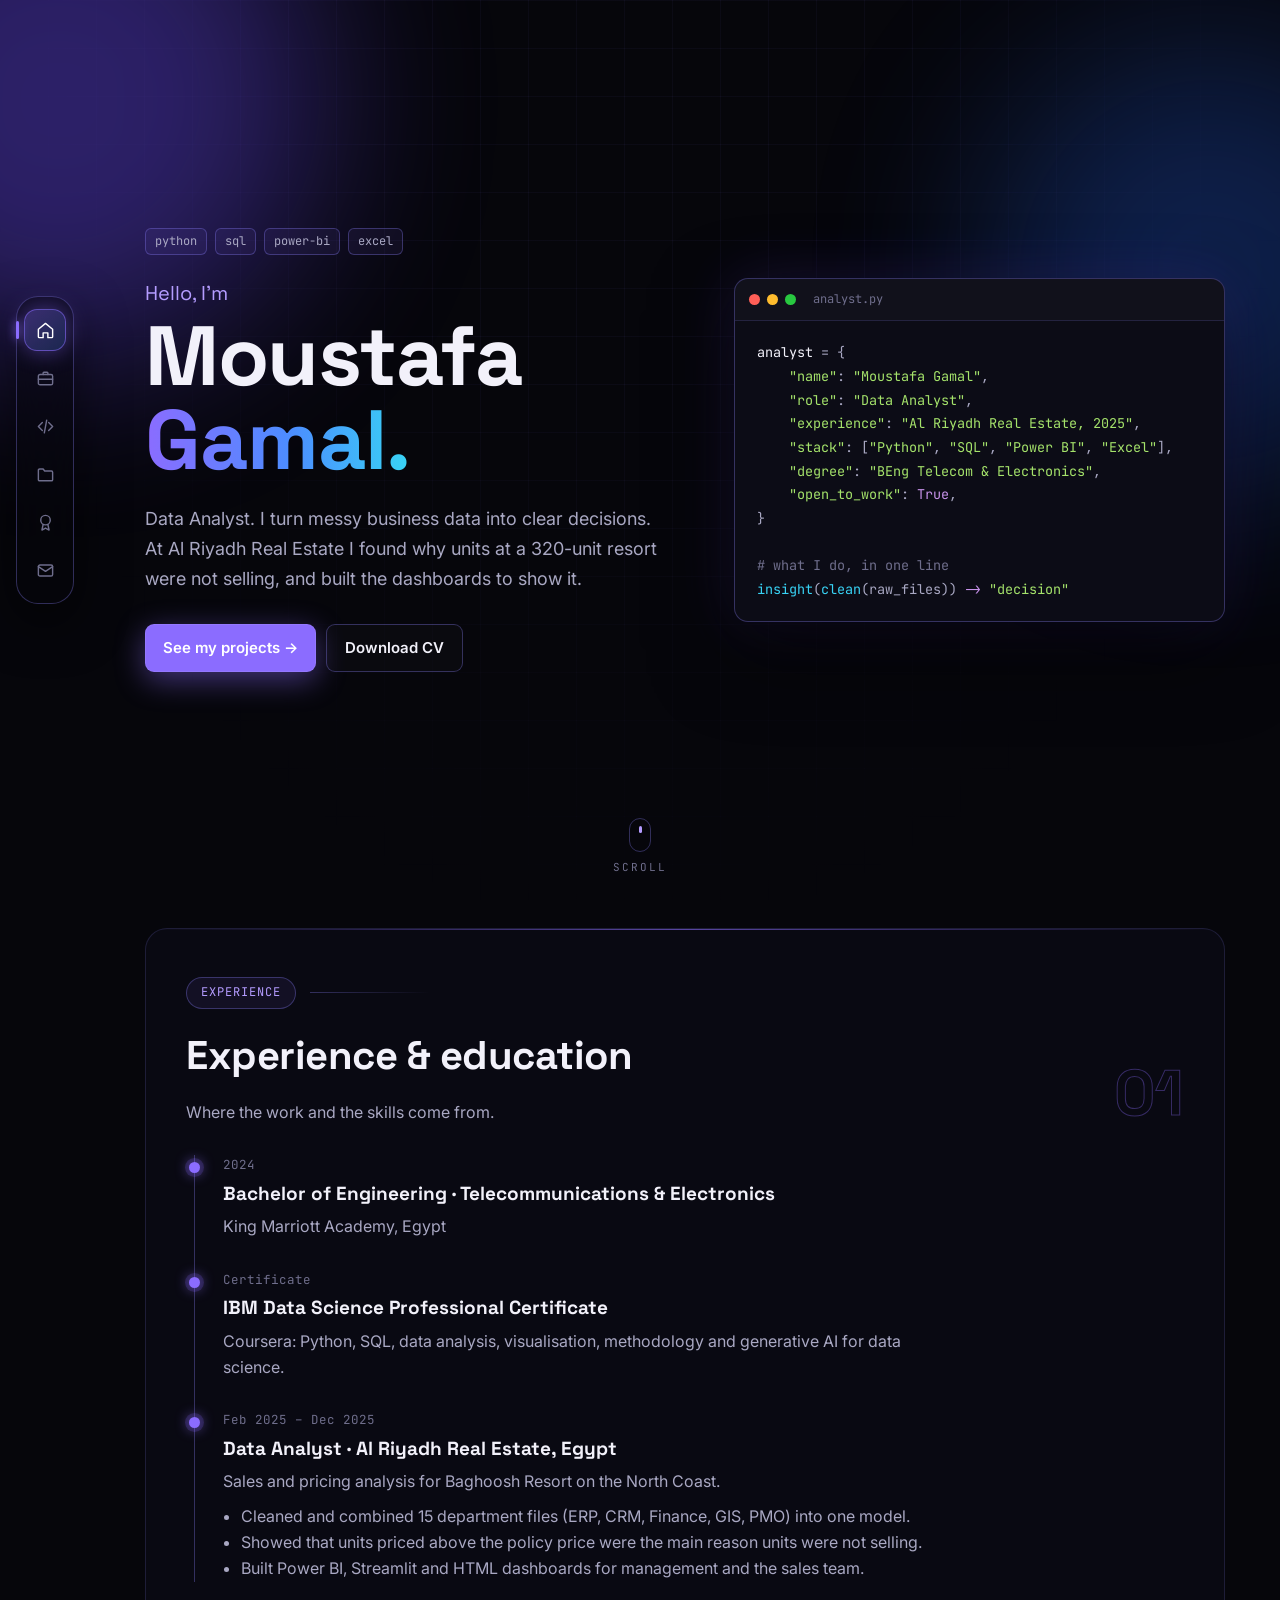
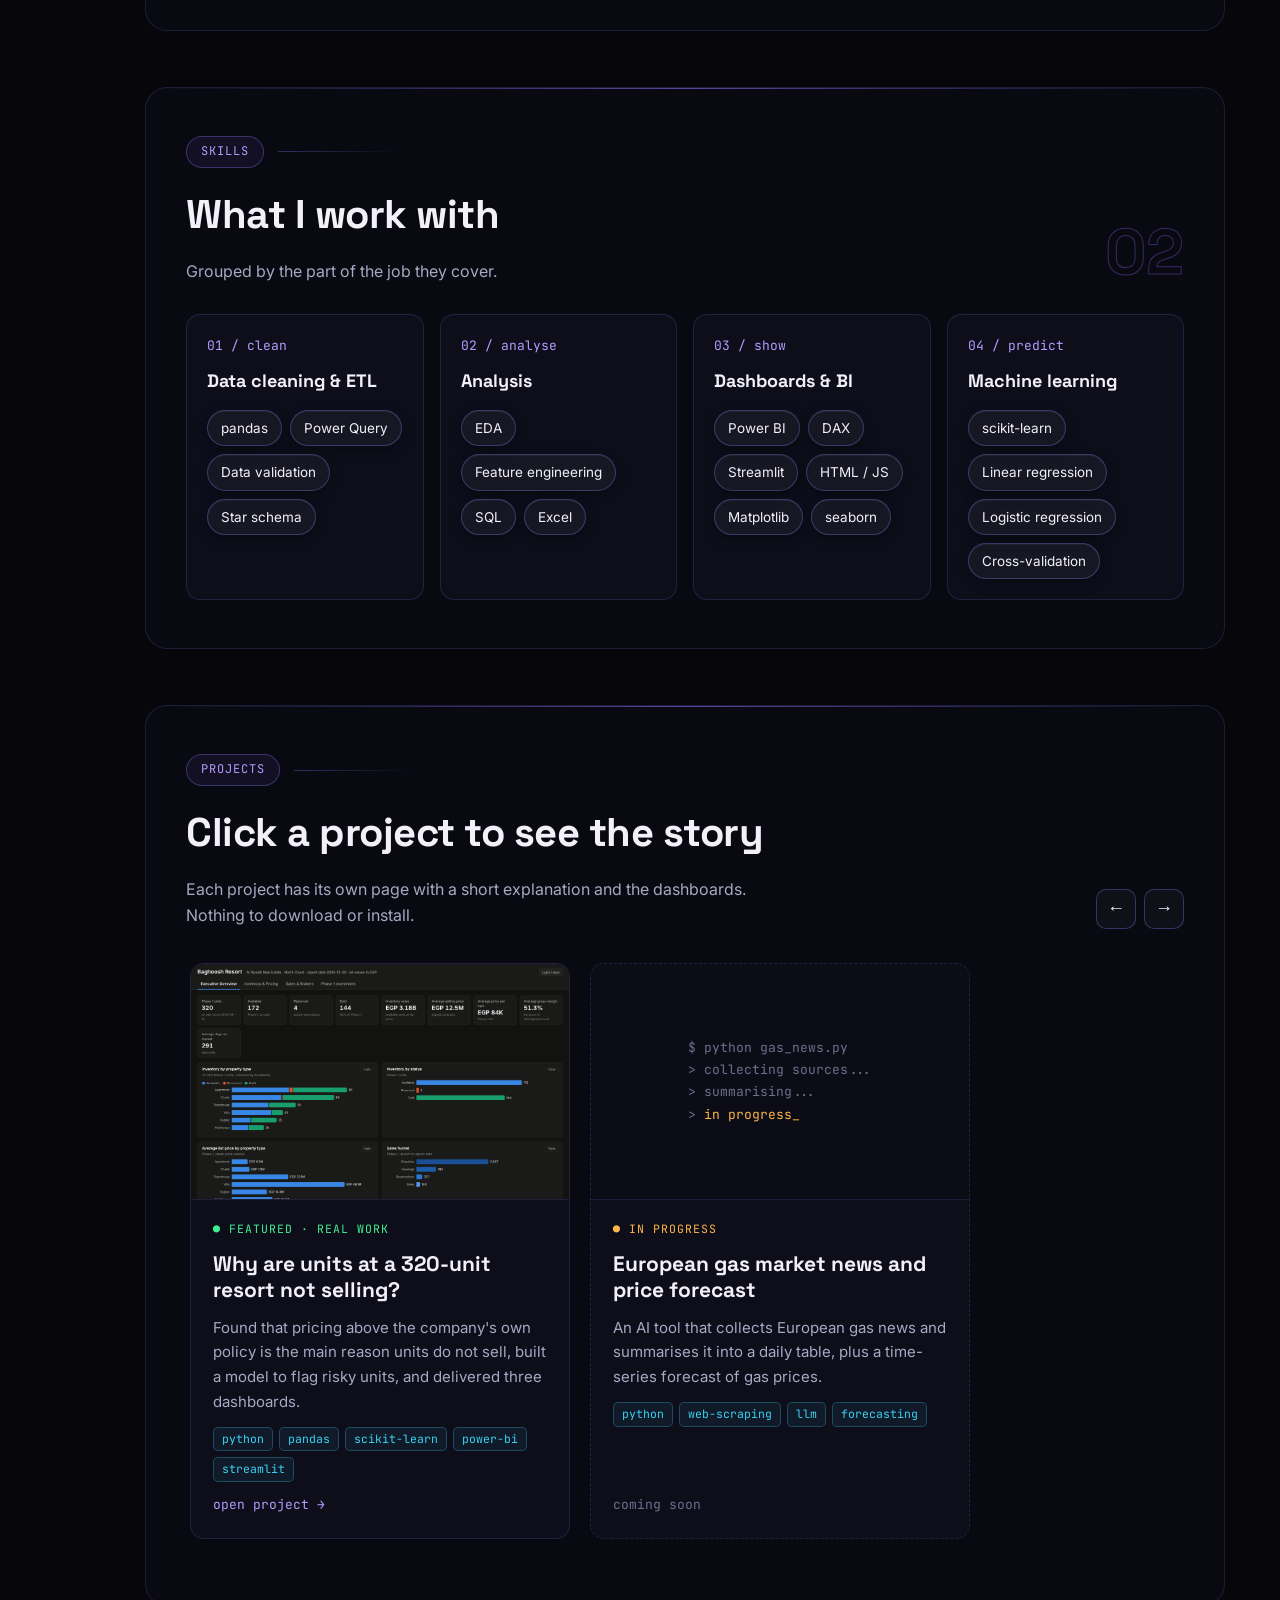
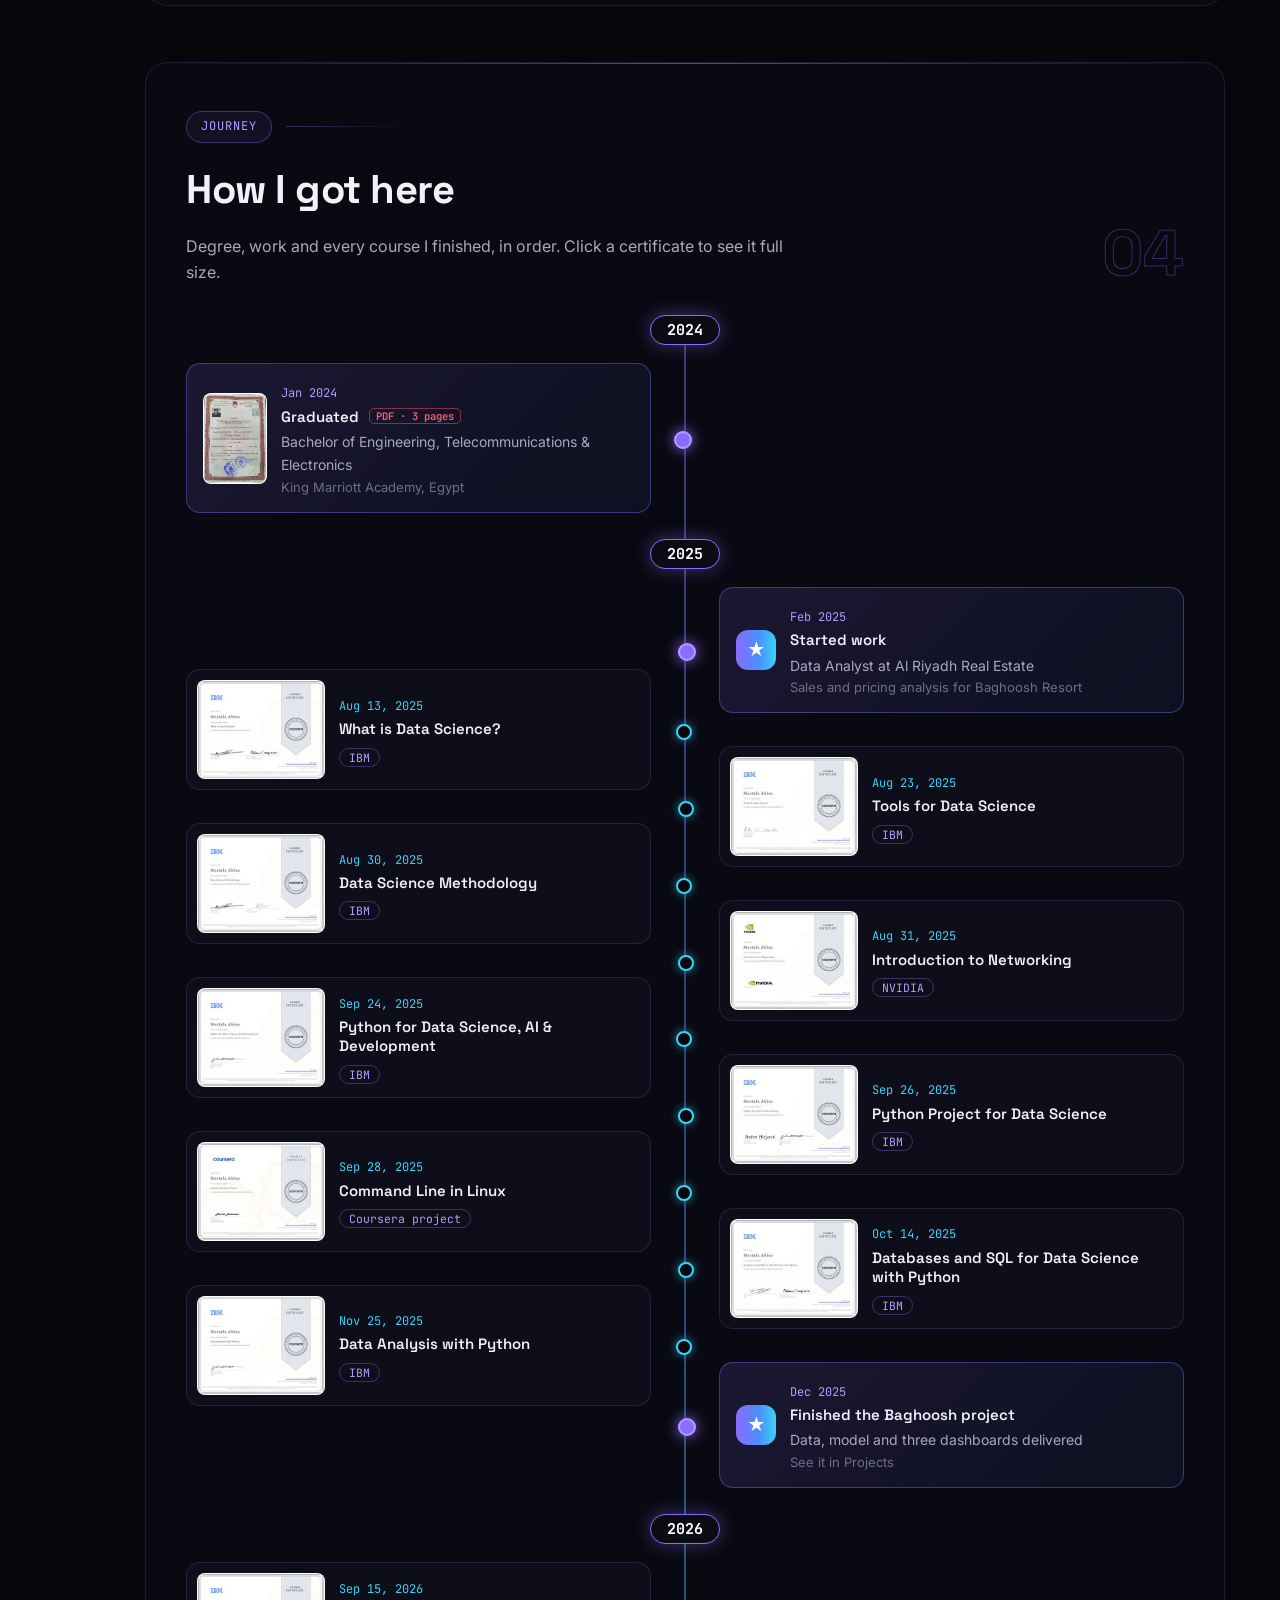
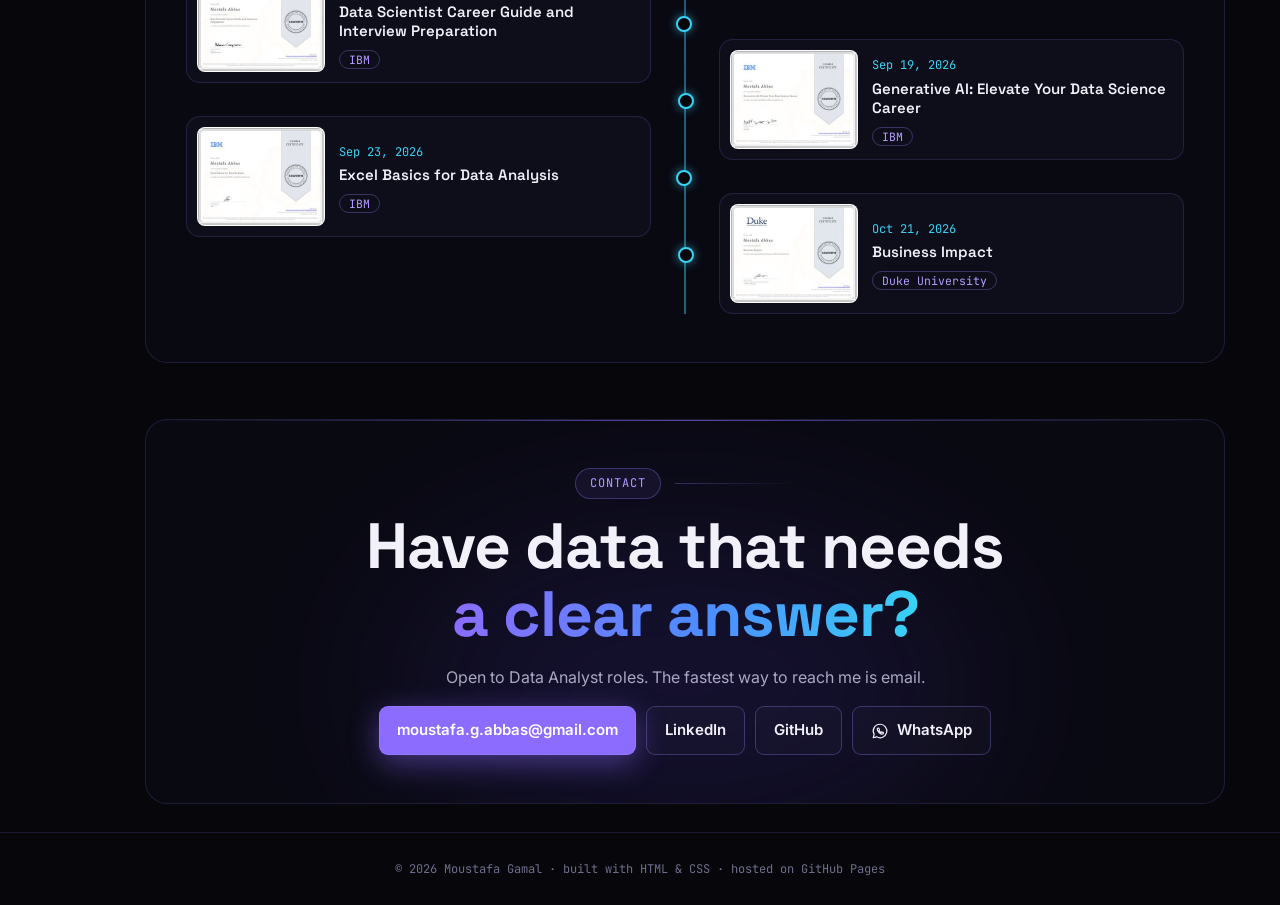
==== index.html @ d0f4a841 "Add data analytics portfolio site Co-Authored-By: Claude Opus 5.5 (1M context) <noreply@anthropic.co" ====
<!doctype html>
<html lang="en">
<head>
<meta charset="utf-8">
<meta name="viewport" content="width=device-width, initial-scale=1">
<title>Moustafa Gamal | Data Analyst</title>
<meta name="description" content="Data Analyst portfolio: cleaning messy business data, finding what drives results, and turning it into dashboards people use.">
<link rel="preconnect" href="https://fonts.googleapis.com">
<link rel="preconnect" href="https://fonts.gstatic.com" crossorigin>
<link href="https://fonts.googleapis.com/css2?family=Inter:wght@400;600;700&family=JetBrains+Mono:wght@400;600;700&family=Space+Grotesk:wght@500;700&display=swap" rel="stylesheet">
<link rel="stylesheet" href="assets/style.css?v=15">
<script>document.documentElement.classList.add("js")</script>
</head>
<body>

<aside class="rail" aria-label="Sections">
  <ul>
    <li class="ind" aria-hidden="true"></li>
    <li><a class="item" href="#home"><svg viewBox="0 0 24 24"><path d="M3 10.5 12 3l9 7.5V20a1 1 0 0 1-1 1h-5v-6H9v6H4a1 1 0 0 1-1-1z"/></svg><span class="tip">Home</span></a></li>
    <li><a class="item" href="#experience"><svg viewBox="0 0 24 24"><rect x="3" y="7" width="18" height="13" rx="2"/><path d="M9 7V5a1 1 0 0 1 1-1h4a1 1 0 0 1 1 1v2M3 13h18"/></svg><span class="tip">Experience</span></a></li>
    <li><a class="item" href="#skills"><svg viewBox="0 0 24 24"><path d="m8 7-5 5 5 5M16 7l5 5-5 5M13.5 4l-3 16"/></svg><span class="tip">Skills</span></a></li>
    <li><a class="item" href="#projects"><svg viewBox="0 0 24 24"><path d="M3 6.5A1.5 1.5 0 0 1 4.5 5H9l2 2.5h8.5A1.5 1.5 0 0 1 21 9v9.5a1.5 1.5 0 0 1-1.5 1.5h-15A1.5 1.5 0 0 1 3 18.5z"/></svg><span class="tip">Projects</span></a></li>
    <li><a class="item" href="#journey"><svg viewBox="0 0 24 24"><circle cx="12" cy="9" r="6"/><path d="m9 14.5-1.5 7L12 19l4.5 2.5-1.5-7"/></svg><span class="tip">Journey</span></a></li>
    <li><a class="item" href="#contact"><svg viewBox="0 0 24 24"><rect x="3" y="5" width="18" height="14" rx="2"/><path d="m3 7 9 6 9-6"/></svg><span class="tip">Contact</span></a></li>
  </ul>
  <div class="progress" aria-hidden="true"><div></div></div>
</aside>

<header class="hero landing" id="home">
  <div class="glow v" style="width:520px;height:520px;top:-160px;left:-200px"></div>
  <div class="glow b" style="width:460px;height:460px;top:40px;right:-160px"></div>
  <div class="wrap grid">
    <div>
      <div class="pills"><span class="pill">python</span><span class="pill">sql</span><span class="pill">power-bi</span><span class="pill">excel</span></div>
      <p class="hello">Hello, I'm</p>
      <h1>Moustafa<br><span class="grad">Gamal.</span></h1>
      <p class="lead">Data Analyst. I turn messy business data into clear decisions. At Al Riyadh Real Estate I found why units at a 320-unit resort were not selling, and built the dashboards to show it.</p>
      <div class="btns">
        <a class="btn primary" href="#projects">See my projects →</a>
        <a class="btn ghost" href="assets/Moustafa_Gamal_CV.pdf">Download CV</a>
      </div>
    </div>
    <div class="term" aria-label="Code card describing Moustafa">
      <div class="bar"><span class="dot" style="background:#ff5f57"></span><span class="dot" style="background:#febc2e"></span><span class="dot" style="background:#28c840"></span><span class="file">analyst.py</span></div>
<pre><span class="p">analyst</span> = {
    <span class="s">"name"</span>: <span class="s">"Moustafa Gamal"</span>,
    <span class="s">"role"</span>: <span class="s">"Data Analyst"</span>,
    <span class="s">"experience"</span>: <span class="s">"Al Riyadh Real Estate, 2025"</span>,
    <span class="s">"stack"</span>: [<span class="s">"Python"</span>, <span class="s">"SQL"</span>, <span class="s">"Power BI"</span>, <span class="s">"Excel"</span>],
    <span class="s">"degree"</span>: <span class="s">"BEng Telecom &amp; Electronics"</span>,
    <span class="s">"open_to_work"</span>: <span class="k">True</span>,
}

<span class="c"># what I do, in one line</span>
<span class="f">insight</span>(<span class="f">clean</span>(raw_files)) <span class="k">-&gt;</span> <span class="s">"decision"</span></pre>
    </div>
  </div>
  <a class="scroll-cue" href="#experience"><i></i>scroll</a>
</header>

<section class="block" id="experience">
  <div class="wrap"><div class="shell reveal">
    <div class="sec-head">
      <div>
        <div class="label"><span>Experience</span></div>
        <h2>Experience &amp; education</h2>
        <p class="intro">Where the work and the skills come from.</p>
      </div>
      <span class="sec-num">01</span>
    </div>
    <div class="timeline" style="margin:0 0 0 8px">
      <div class="tl">
        <div class="when">2024</div>
        <h3>Bachelor of Engineering · Telecommunications &amp; Electronics</h3>
        <p>King Marriott Academy, Egypt</p>
      </div>
      <div class="tl">
        <div class="when">Certificate</div>
        <h3>IBM Data Science Professional Certificate</h3>
        <p>Coursera: Python, SQL, data analysis, visualisation, methodology and generative AI for data science.</p>
      </div>
      <div class="tl">
        <div class="when">Feb 2025 – Dec 2025</div>
        <h3>Data Analyst · Al Riyadh Real Estate, Egypt</h3>
        <p>Sales and pricing analysis for Baghoosh Resort on the North Coast.</p>
        <ul>
          <li>Cleaned and combined 15 department files (ERP, CRM, Finance, GIS, PMO) into one model.</li>
          <li>Showed that units priced above the policy price were the main reason units were not selling.</li>
          <li>Built Power BI, Streamlit and HTML dashboards for management and the sales team.</li>
        </ul>
      </div>
    </div>
  </div></div>
</section>

<section class="block" id="skills">
  <div class="wrap"><div class="shell reveal">
    <div class="sec-head">
      <div>
        <div class="label"><span>Skills</span></div>
        <h2>What I work with</h2>
        <p class="intro">Grouped by the part of the job they cover.</p>
      </div>
      <span class="sec-num">02</span>
    </div>
    <div class="skills">
      <div class="skill"><div class="ic">01 / clean</div><h3>Data cleaning &amp; ETL</h3><ul class="chips"><li>pandas</li><li>Power Query</li><li>Data validation</li><li>Star schema</li></ul></div>
      <div class="skill"><div class="ic">02 / analyse</div><h3>Analysis</h3><ul class="chips"><li>EDA</li><li>Feature engineering</li><li>SQL</li><li>Excel</li></ul></div>
      <div class="skill"><div class="ic">03 / show</div><h3>Dashboards &amp; BI</h3><ul class="chips"><li>Power BI</li><li>DAX</li><li>Streamlit</li><li>HTML / JS</li><li>Matplotlib</li><li>seaborn</li></ul></div>
      <div class="skill"><div class="ic">04 / predict</div><h3>Machine learning</h3><ul class="chips"><li>scikit-learn</li><li>Linear regression</li><li>Logistic regression</li><li>Cross-validation</li></ul></div>
    </div>
  </div></div>
</section>

<section class="block" id="projects">
  <div class="wrap"><div class="shell reveal">
    <div class="sec-head">
      <div>
        <div class="label"><span>Projects</span></div>
        <h2>Click a project to see the story</h2>
        <p class="intro">Each project has its own page with a short explanation and the dashboards. Nothing to download or install.</p>
      </div>
      <div class="track-nav">
        <button type="button" data-track="#project-track" data-dir="prev" aria-label="Previous projects">←</button>
        <button type="button" data-track="#project-track" data-dir="next" aria-label="Next projects">→</button>
      </div>
    </div>
    <div class="ptrack" id="project-track">
      <a class="card" href="projects/baghoosh/index.html">
        <div class="shot"><img src="assets/baghoosh/dash-overview.png" alt="Baghoosh Resort executive dashboard" loading="lazy"></div>
        <div class="body">
          <span class="badge">Featured · real work</span>
          <h3>Why are units at a 320-unit resort not selling?</h3>
          <p>Found that pricing above the company's own policy is the main reason units do not sell, built a model to flag risky units, and delivered three dashboards.</p>
          <div class="tags"><span class="tag">python</span><span class="tag">pandas</span><span class="tag">scikit-learn</span><span class="tag">power-bi</span><span class="tag">streamlit</span></div>
          <span class="more">open project →</span>
        </div>
      </a>
      <div class="card soon">
        <div class="shot"><pre>$ python gas_news.py
&gt; collecting sources...
&gt; summarising...
&gt; <span class="c-amber">in progress_</span></pre></div>
        <div class="body">
          <span class="badge">In progress</span>
          <h3>European gas market news and price forecast</h3>
          <p>An AI tool that collects European gas news and summarises it into a daily table, plus a time-series forecast of gas prices.</p>
          <div class="tags"><span class="tag">python</span><span class="tag">web-scraping</span><span class="tag">llm</span><span class="tag">forecasting</span></div>
          <span class="more" style="color:var(--muted)">coming soon</span>
        </div>
      </div>
    </div>
  </div></div>
</section>

<section class="block" id="journey">
  <div class="wrap"><div class="shell reveal">
    <div class="sec-head">
      <div>
        <div class="label"><span>Journey</span></div>
        <h2>How I got here</h2>
        <p class="intro">Degree, work and every course I finished, in order. Click a certificate to see it full size.</p>
      </div>
      <span class="sec-num">04</span>
    </div>
    <ol class="journey">
      <li class="jyear"><span>2024</span></li>
      <li class="jnode mile"><button type="button" class="jcard cert" data-full="assets/certs/bachelor-degree.jpg?v=14" data-verify="https://verify.mofa.gov.ae" data-verify-label="Verify at UAE MoFA · ref AEOI012117842983202574CN" data-pages="assets/certs/bachelor-degree.jpg?v=13|assets/certs/bachelor-degree-p2.jpg|assets/certs/bachelor-degree-p3.jpg" data-caption="Bachelor of Engineering · Communication &amp; Electronics Engineering · Jan 2024"><img class="portrait" src="assets/certs/bachelor-degree-thumb.jpg?v=14" alt="Bachelor degree certificate" loading="lazy" width="240" height="340"><div><span class="jdate">Jan 2024</span><h3>Graduated <span class="jpdf">PDF · 3 pages</span></h3><p>Bachelor of Engineering, Telecommunications &amp; Electronics</p><p class="jsub">King Marriott Academy, Egypt</p></div></button></li>
      <li class="jyear"><span>2025</span></li>
      <li class="jnode mile r"><div class="jcard"><div class="jicon" aria-hidden="true">★</div><div><span class="jdate">Feb 2025</span><h3>Started work</h3><p>Data Analyst at Al Riyadh Real Estate</p><p class="jsub">Sales and pricing analysis for Baghoosh Resort</p></div></div></li>
      <li class="jnode"><button type="button" class="jcard cert" data-full="assets/certs/what-is-data-science.jpg" data-verify="https://coursera.org/verify/VXS7LFL27E15" data-verify-label="Verify on Coursera" data-caption="What is Data Science? · IBM · Aug 13, 2025"><img src="assets/certs/what-is-data-science-thumb.jpg" alt="What is Data Science? certificate" loading="lazy" width="360" height="278"><div><span class="jdate">Aug 13, 2025</span><h3>What is Data Science?</h3><span class="jorg">IBM</span></div></button></li>
      <li class="jnode r"><button type="button" class="jcard cert" data-full="assets/certs/tools-for-data-science.jpg" data-verify="https://coursera.org/verify/MDWGVGXT794W" data-verify-label="Verify on Coursera" data-caption="Tools for Data Science · IBM · Aug 23, 2025"><img src="assets/certs/tools-for-data-science-thumb.jpg" alt="Tools for Data Science certificate" loading="lazy" width="360" height="278"><div><span class="jdate">Aug 23, 2025</span><h3>Tools for Data Science</h3><span class="jorg">IBM</span></div></button></li>
      <li class="jnode"><button type="button" class="jcard cert" data-full="assets/certs/data-science-methodology.jpg" data-verify="https://coursera.org/verify/07402QPX0MXW" data-verify-label="Verify on Coursera" data-caption="Data Science Methodology · IBM · Aug 30, 2025"><img src="assets/certs/data-science-methodology-thumb.jpg" alt="Data Science Methodology certificate" loading="lazy" width="360" height="278"><div><span class="jdate">Aug 30, 2025</span><h3>Data Science Methodology</h3><span class="jorg">IBM</span></div></button></li>
      <li class="jnode r"><button type="button" class="jcard cert" data-full="assets/certs/introduction-to-networking.jpg" data-verify="https://coursera.org/verify/E2J2QV7CL8QV" data-verify-label="Verify on Coursera" data-caption="Introduction to Networking · NVIDIA · Aug 31, 2025"><img src="assets/certs/introduction-to-networking-thumb.jpg" alt="Introduction to Networking certificate" loading="lazy" width="360" height="278"><div><span class="jdate">Aug 31, 2025</span><h3>Introduction to Networking</h3><span class="jorg">NVIDIA</span></div></button></li>
      <li class="jnode"><button type="button" class="jcard cert" data-full="assets/certs/python-for-data-science-ai-development.jpg" data-verify="https://coursera.org/verify/2W1H0IH1FIZW" data-verify-label="Verify on Coursera" data-caption="Python for Data Science, AI &amp; Development · IBM · Sep 24, 2025"><img src="assets/certs/python-for-data-science-ai-development-thumb.jpg" alt="Python for Data Science, AI &amp; Development certificate" loading="lazy" width="360" height="278"><div><span class="jdate">Sep 24, 2025</span><h3>Python for Data Science, AI &amp; Development</h3><span class="jorg">IBM</span></div></button></li>
      <li class="jnode r"><button type="button" class="jcard cert" data-full="assets/certs/python-project-for-data-science.jpg" data-verify="https://coursera.org/verify/75RML4LCRNYP" data-verify-label="Verify on Coursera" data-caption="Python Project for Data Science · IBM · Sep 26, 2025"><img src="assets/certs/python-project-for-data-science-thumb.jpg" alt="Python Project for Data Science certificate" loading="lazy" width="360" height="278"><div><span class="jdate">Sep 26, 2025</span><h3>Python Project for Data Science</h3><span class="jorg">IBM</span></div></button></li>
      <li class="jnode"><button type="button" class="jcard cert" data-full="assets/certs/command-line-in-linux.jpg" data-verify="https://coursera.org/verify/B7UTYYNQZONE" data-verify-label="Verify on Coursera" data-caption="Command Line in Linux · Coursera project · Sep 28, 2025"><img src="assets/certs/command-line-in-linux-thumb.jpg" alt="Command Line in Linux certificate" loading="lazy" width="360" height="278"><div><span class="jdate">Sep 28, 2025</span><h3>Command Line in Linux</h3><span class="jorg">Coursera project</span></div></button></li>
      <li class="jnode r"><button type="button" class="jcard cert" data-full="assets/certs/databases-and-sql-for-data-science-with-python.jpg" data-verify="https://coursera.org/verify/I328NIP89H8Y" data-verify-label="Verify on Coursera" data-caption="Databases and SQL for Data Science with Python · IBM · Oct 14, 2025"><img src="assets/certs/databases-and-sql-for-data-science-with-python-thumb.jpg" alt="Databases and SQL for Data Science with Python certificate" loading="lazy" width="360" height="278"><div><span class="jdate">Oct 14, 2025</span><h3>Databases and SQL for Data Science with Python</h3><span class="jorg">IBM</span></div></button></li>
      <li class="jnode"><button type="button" class="jcard cert" data-full="assets/certs/data-analysis-with-python.jpg" data-verify="https://coursera.org/verify/V6E44S574DP8" data-verify-label="Verify on Coursera" data-caption="Data Analysis with Python · IBM · Nov 25, 2025"><img src="assets/certs/data-analysis-with-python-thumb.jpg" alt="Data Analysis with Python certificate" loading="lazy" width="360" height="278"><div><span class="jdate">Nov 25, 2025</span><h3>Data Analysis with Python</h3><span class="jorg">IBM</span></div></button></li>
      <li class="jnode mile r"><div class="jcard"><div class="jicon" aria-hidden="true">★</div><div><span class="jdate">Dec 2025</span><h3>Finished the Baghoosh project</h3><p>Data, model and three dashboards delivered</p><p class="jsub">See it in Projects</p></div></div></li>
      <li class="jyear"><span>2026</span></li>
      <li class="jnode"><button type="button" class="jcard cert" data-full="assets/certs/data-scientist-career-guide-and-interview-preparation.jpg" data-verify="https://coursera.org/verify/JBUDHAJRJNV6" data-verify-label="Verify on Coursera" data-caption="Data Scientist Career Guide and Interview Preparation · IBM · Sep 15, 2026"><img src="assets/certs/data-scientist-career-guide-and-interview-preparation-thumb.jpg" alt="Data Scientist Career Guide and Interview Preparation certificate" loading="lazy" width="360" height="278"><div><span class="jdate">Sep 15, 2026</span><h3>Data Scientist Career Guide and Interview Preparation</h3><span class="jorg">IBM</span></div></button></li>
      <li class="jnode r"><button type="button" class="jcard cert" data-full="assets/certs/generative-ai-elevate-your-data-science-career.jpg" data-verify="https://coursera.org/verify/8I5AS31QPACN" data-verify-label="Verify on Coursera" data-caption="Generative AI: Elevate Your Data Science Career · IBM · Sep 19, 2026"><img src="assets/certs/generative-ai-elevate-your-data-science-career-thumb.jpg" alt="Generative AI: Elevate Your Data Science Career certificate" loading="lazy" width="360" height="278"><div><span class="jdate">Sep 19, 2026</span><h3>Generative AI: Elevate Your Data Science Career</h3><span class="jorg">IBM</span></div></button></li>
      <li class="jnode"><button type="button" class="jcard cert" data-full="assets/certs/excel-basics-for-data-analysis.jpg" data-verify="https://coursera.org/verify/SID8PW19EGTJ" data-verify-label="Verify on Coursera" data-caption="Excel Basics for Data Analysis · IBM · Sep 23, 2026"><img src="assets/certs/excel-basics-for-data-analysis-thumb.jpg" alt="Excel Basics for Data Analysis certificate" loading="lazy" width="360" height="278"><div><span class="jdate">Sep 23, 2026</span><h3>Excel Basics for Data Analysis</h3><span class="jorg">IBM</span></div></button></li>
      <li class="jnode r"><button type="button" class="jcard cert" data-full="assets/certs/business-impact.jpg" data-verify="https://coursera.org/verify/O2CD8MRACXSO" data-verify-label="Verify on Coursera" data-caption="Business Impact · Duke University · Oct 21, 2026"><img src="assets/certs/business-impact-thumb.jpg" alt="Business Impact certificate" loading="lazy" width="360" height="278"><div><span class="jdate">Oct 21, 2026</span><h3>Business Impact</h3><span class="jorg">Duke University</span></div></button></li>
    </ol>
  </div></div>
</section>

<section class="block contact" id="contact">
  <div class="wrap"><div class="shell reveal" style="text-align:center">
    <div class="glow v" style="width:600px;height:300px;left:50%;top:30%;transform:translateX(-50%);opacity:.3"></div>
    <div class="label" style="justify-content:center"><span>Contact</span></div>
    <p class="big">Have data that needs<br><span class="grad">a clear answer?</span></p>
    <p>Open to Data Analyst roles. The fastest way to reach me is email.</p>
    <div class="btns">
      <a class="btn primary" href="mailto:moustafa.g.abbas@gmail.com">moustafa.g.abbas@gmail.com</a>
      <a class="btn ghost" href="https://www.linkedin.com/in/moustafa-g-abbas/" target="_blank" rel="noopener">LinkedIn</a>
      <a class="btn ghost" href="https://github.com/moustafagabbas">GitHub</a>
      <a class="btn ghost wa" href="https://wa.me/971565231027" target="_blank" rel="noopener"><svg viewBox="0 0 24 24" aria-hidden="true"><path d="M12 3a9 9 0 0 0-7.8 13.5L3 21l4.6-1.2A9 9 0 1 0 12 3z"/><path d="M8.8 8.6c.2-.5.5-.5.8-.5h.5c.2 0 .4 0 .5.4l.7 1.6c.1.2 0 .4-.1.6l-.5.6c.6 1.1 1.5 2 2.6 2.6l.6-.6c.2-.2.4-.2.6-.1l1.6.7c.3.1.4.3.4.5v.5c0 .3-.1.6-.5.8-.5.3-1.4.6-2.6.1a9 9 0 0 1-4.8-4.8c-.5-1.2-.2-2 .2-2.4z"/></svg>WhatsApp</a>
    </div>
  </div></div>
</section>

<div class="lightbox" id="lightbox" role="dialog" aria-modal="true" aria-label="Certificate" hidden>
  <figure><img alt=""><figcaption></figcaption></figure>
  <span class="lb-hint">click anywhere to close</span>
</div>

<footer>© 2026 Moustafa Gamal · built with HTML &amp; CSS · hosted on GitHub Pages</footer>
<script src="assets/nav.js?v=14"></script>
<script src="assets/journey.js?v=14"></script>
</body>
</html>
---- assets/style.css ----
/* Dark "data HUD" theme: near-black, violet/blue glow, neon data accents */
:root {
  --bg: #06060b; --bg-2: #0b0b14; --panel: rgba(18, 18, 32, .72); --panel-solid: #11111d;
  --line: rgba(140, 130, 255, .16); --line-2: rgba(140, 130, 255, .32);
  --text: #f2f1fa; --text-2: #a9a8c3; --muted: #6f6e8c;
  --violet: #8b6cff; --violet-2: #b49cff; --blue: #4c8dff; --cyan: #38d3f5; --green: #3ef08f; --amber: #ffb547; --red: #ff5d73;
  --grad: linear-gradient(90deg, #8b6cff 0%, #4c8dff 55%, #38d3f5 100%);
  --radius: 14px;
  --mono: "JetBrains Mono", ui-monospace, SFMono-Regular, Menlo, monospace;
  --display: "Space Grotesk", "Inter", system-ui, sans-serif;
  color-scheme: dark;
}
* { box-sizing: border-box; }
html { scroll-behavior: smooth; }
body { margin: 0; background: var(--bg); color: var(--text); overflow-x: hidden;
  font: 16px/1.65 "Inter", system-ui, -apple-system, "Segoe UI", Roboto, sans-serif; }
body::before { /* faint grid */
  content: ""; position: fixed; inset: 0; z-index: -2; pointer-events: none;
  background-image: linear-gradient(rgba(140,130,255,.045) 1px, transparent 1px), linear-gradient(90deg, rgba(140,130,255,.045) 1px, transparent 1px);
  background-size: 48px 48px; mask-image: radial-gradient(ellipse at 50% 0%, #000 30%, transparent 75%);
}
img { max-width: 100%; display: block; }
a { color: var(--violet-2); }
.wrap { max-width: 1120px; margin: 0 auto; padding: 0 20px; }
.mono { font-family: var(--mono); }
.grad { background: var(--grad); -webkit-background-clip: text; background-clip: text; color: transparent; }

/* glow blobs */
.glow { position: absolute; border-radius: 50%; filter: blur(90px); pointer-events: none; z-index: -1; }
.glow.v { background: #6d4dff; opacity: .38; }
.glow.b { background: #2563eb; opacity: .28; }

/* nav */
.nav { position: sticky; top: 0; z-index: 20; background: rgba(6,6,11,.7); backdrop-filter: blur(12px); border-bottom: 1px solid var(--line); }
.nav .wrap { display: flex; align-items: center; gap: 20px; height: 60px; }
.brand { font-family: var(--mono); font-weight: 700; color: var(--text); text-decoration: none; font-size: 15px; }
.brand span { color: var(--violet); }
.nav .links { display: flex; gap: 22px; margin-left: auto; overflow-x: auto; }
.nav .links a { color: var(--text-2); text-decoration: none; font-size: 14px; white-space: nowrap; }
.nav .links a:hover { color: var(--text); }

/* hero */
.hero { position: relative; padding: 88px 0 72px; }
.hero .grid { display: grid; grid-template-columns: 1.1fr 1fr; gap: 48px; align-items: center; }
.pills { display: flex; flex-wrap: wrap; gap: 8px; margin-bottom: 22px; }
.pill { font-family: var(--mono); font-size: 12px; color: var(--text-2); border: 1px solid var(--line-2); background: rgba(139,108,255,.07);
  border-radius: 6px; padding: 3px 9px; }
.hello { font-family: var(--display); color: var(--violet-2); font-size: 20px; margin: 0 0 4px; }
.hero h1 { font-family: var(--display); font-size: clamp(44px, 7vw, 84px); line-height: 1; margin: 0 0 22px; letter-spacing: -1.5px; font-weight: 700; }
.hero .lead { color: var(--text-2); font-size: 18px; max-width: 520px; margin: 0 0 30px; }
.btns { display: flex; flex-wrap: wrap; gap: 10px; }
.btn { display: inline-flex; align-items: center; gap: 8px; padding: 11px 18px; border-radius: 9px; font-weight: 600; font-size: 15px; text-decoration: none; transition: .15s; }
.btn.primary { background: var(--violet); color: #fff; box-shadow: 0 0 0 1px rgba(255,255,255,.08) inset, 0 8px 30px rgba(139,108,255,.45); }
.btn.primary:hover { background: #9b80ff; }
.btn.ghost { border: 1px solid var(--line-2); color: var(--text); background: rgba(255,255,255,.02); }
.btn.ghost:hover { border-color: var(--violet); }

/* terminal card */
.term { position: relative; background: #0c0c16; border: 1px solid var(--line-2); border-radius: var(--radius); overflow: hidden;
  box-shadow: 0 30px 80px rgba(0,0,0,.6), 0 0 60px rgba(109,77,255,.18); }
.term .bar { display: flex; align-items: center; gap: 7px; padding: 11px 14px; border-bottom: 1px solid var(--line); background: rgba(255,255,255,.02); }
.term .dot { width: 11px; height: 11px; border-radius: 50%; }
.term .bar .file { margin-left: 10px; font-family: var(--mono); font-size: 12px; color: var(--muted); }
.term pre { margin: 0; padding: 20px 22px; font: 13.5px/1.75 var(--mono); color: var(--text-2); overflow-x: auto; }
.k { color: #c792ea; } .s { color: #a5e36b; } .n { color: var(--amber); } .c { color: var(--muted); } .f { color: var(--cyan); } .p { color: var(--text); }

/* sections */
section { position: relative; padding: 72px 0; overflow-x: clip; }
.hero { overflow-x: clip; }
.label { display: flex; align-items: center; gap: 14px; justify-content: center; margin-bottom: 14px; }
.label::before, .label::after { content: ""; height: 1px; flex: 0 1 120px; background: linear-gradient(90deg, transparent, var(--line-2)); }
.label::after { transform: scaleX(-1); }
.label span { font-family: var(--mono); font-size: 12px; letter-spacing: 1px; color: var(--violet-2); border: 1px solid var(--line-2);
  background: rgba(139,108,255,.08); padding: 5px 14px; border-radius: 999px; text-transform: uppercase; }
section h2 { font-family: var(--display); text-align: center; font-size: clamp(28px, 4vw, 40px); margin: 0 0 10px; letter-spacing: -.5px; }
section .intro { text-align: center; color: var(--text-2); margin: 0 auto 40px; max-width: 620px; }

/* HUD panel */
.hud { position: relative; background: var(--panel); border: 1px solid var(--line); border-radius: var(--radius); padding: 22px; backdrop-filter: blur(6px); }
.hud.corners::before, .hud.corners::after { content: ""; position: absolute; width: 22px; height: 22px; border: 2px solid var(--blue); pointer-events: none; }
.hud.corners::before { top: 10px; left: 10px; border-right: 0; border-bottom: 0; }
.hud.corners::after { bottom: 10px; right: 10px; border-left: 0; border-top: 0; }
.hud h3 { display: flex; align-items: center; gap: 10px; font-family: var(--display); font-size: 18px; margin: 0 0 18px; }
.hud h3::before { content: ""; width: 3px; height: 18px; background: var(--blue); border-radius: 2px; box-shadow: 0 0 10px var(--blue); }
.hud h3 .tagline { margin-left: auto; font-family: var(--mono); font-size: 12px; color: var(--muted); font-weight: 400; }
.hud .sub { color: var(--muted); font-size: 13px; margin: -10px 0 16px; font-family: var(--mono); }
.dash { display: grid; grid-template-columns: 1fr 1fr; gap: 18px; }
.dash .wide { grid-column: 1 / -1; }

/* metric bars (stat list) */
.metric { margin-bottom: 16px; }
.metric .row { display: flex; justify-content: space-between; align-items: baseline; }
.metric .name { font-family: var(--mono); font-size: 11.5px; letter-spacing: .8px; color: var(--text-2); text-transform: uppercase; }
.metric .val { font-family: var(--display); font-weight: 700; font-size: 24px; }
.metric .track { height: 4px; background: rgba(255,255,255,.06); border-radius: 4px; margin-top: 4px; overflow: hidden; }
.metric .fill { height: 100%; border-radius: 4px; }
.c-blue { color: var(--blue); } .c-cyan { color: var(--cyan); } .c-green { color: var(--green); } .c-amber { color: var(--amber); } .c-violet { color: var(--violet-2); } .c-red { color: var(--red); }
.bg-blue { background: var(--blue); box-shadow: 0 0 10px var(--blue); } .bg-cyan { background: var(--cyan); box-shadow: 0 0 10px var(--cyan); }
.bg-green { background: var(--green); box-shadow: 0 0 10px var(--green); } .bg-amber { background: var(--amber); box-shadow: 0 0 10px var(--amber); }
.bg-violet { background: var(--violet); box-shadow: 0 0 10px var(--violet); } .bg-red { background: var(--red); box-shadow: 0 0 10px var(--red); }

/* radar */
.radar { position: relative; aspect-ratio: 1; max-width: 340px; margin: 0 auto; }
.radar svg { width: 100%; height: 100%; overflow: visible; }
.radar .sweep { transform-origin: 50% 50%; animation: spin 6s linear infinite; }
@keyframes spin { to { transform: rotate(360deg); } }
.radar .chip { position: absolute; transform: translate(-50%, -50%); font-family: var(--mono); font-size: 11px; text-align: center; line-height: 1.2;
  background: rgba(6,6,11,.85); border: 1px solid currentColor; border-radius: 6px; padding: 4px 8px; white-space: nowrap; }
.radar .chip b { display: block; font-size: 15px; font-family: var(--display); }
@media (prefers-reduced-motion: reduce) { .radar .sweep { animation: none; } }

/* unit grid (contribution-graph style) */
.units { display: grid; grid-template-columns: repeat(4, 1fr); gap: 16px; }
.ublock .cells { display: grid; grid-template-columns: repeat(10, 1fr); gap: 3px; }
.ublock .cells i { aspect-ratio: 1; border-radius: 2px; background: rgba(76,141,255,.12); }
.ublock .cells i.on { background: var(--cyan); box-shadow: 0 0 6px rgba(56,211,245,.6); }
.ublock .cells i.on.low { background: var(--red); box-shadow: 0 0 6px rgba(255,93,115,.6); }
.ublock .cap { display: flex; justify-content: space-between; margin-top: 8px; font-family: var(--mono); font-size: 12px; color: var(--text-2); }
.ublock .cap b { font-family: var(--display); font-size: 18px; color: var(--text); }
.legend { display: flex; gap: 16px; flex-wrap: wrap; font-family: var(--mono); font-size: 12px; color: var(--muted); margin-top: 14px; }
.legend i { display: inline-block; width: 10px; height: 10px; border-radius: 2px; margin-right: 6px; vertical-align: -1px; }

/* neon line/area chart */
.spark svg { width: 100%; height: 200px; display: block; overflow: visible; }
.spark .axis { font-family: var(--mono); font-size: 10px; fill: var(--muted); }

/* neon horizontal bars */
.nbar { display: grid; grid-template-columns: 130px 1fr 52px; gap: 12px; align-items: center; margin: 10px 0; font-size: 13.5px; }
.nbar .l { color: var(--text-2); text-align: right; font-family: var(--mono); font-size: 12px; }
.nbar .t { height: 10px; background: rgba(255,255,255,.05); border-radius: 6px; overflow: hidden; }
.nbar .t div { height: 100%; border-radius: 6px; }
.nbar .v { font-family: var(--mono); font-size: 12.5px; color: var(--text); }

/* project cards */
.cards { display: grid; grid-template-columns: repeat(auto-fit, minmax(320px, 1fr)); gap: 22px; }
.card { position: relative; background: var(--panel); border: 1px solid var(--line); border-radius: var(--radius); overflow: hidden;
  text-decoration: none; color: inherit; display: flex; flex-direction: column; transition: transform .2s, border-color .2s, box-shadow .2s; }
a.card:hover { transform: translateY(-4px); border-color: var(--violet); box-shadow: 0 20px 60px rgba(109,77,255,.25); }
.card .shot { aspect-ratio: 16/10; overflow: hidden; border-bottom: 1px solid var(--line); background: #0c0c16; }
.card .shot img { width: 100%; height: 100%; object-fit: cover; object-position: top left; transition: transform .4s; }
a.card:hover .shot img { transform: scale(1.03); }
.card .body { padding: 20px 22px 22px; display: flex; flex-direction: column; gap: 12px; flex: 1; }
.card h3 { margin: 0; font-family: var(--display); font-size: 21px; line-height: 1.25; }
.card p { margin: 0; color: var(--text-2); font-size: 15px; }
.card .more { margin-top: auto; font-family: var(--mono); color: var(--violet-2); font-size: 13px; }
.tags { display: flex; flex-wrap: wrap; gap: 6px; }
.tag { font-family: var(--mono); font-size: 11.5px; color: var(--cyan); border: 1px solid rgba(56,211,245,.28); background: rgba(56,211,245,.06); border-radius: 5px; padding: 2px 8px; }
.badge { font-family: var(--mono); font-size: 11.5px; letter-spacing: 1px; text-transform: uppercase; color: var(--green); }
.badge::before { content: "● "; }
.card.soon { border-style: dashed; }
.card.soon .shot { display: grid; place-items: center; }
.card.soon .shot pre { font: 13px/1.7 var(--mono); color: var(--muted); margin: 0; }
.card.soon .badge { color: var(--amber); }

/* skills */
.skills { display: grid; grid-template-columns: repeat(auto-fit, minmax(210px, 1fr)); gap: 16px; }
.skill { background: var(--panel); border: 1px solid var(--line); border-radius: var(--radius); padding: 20px; }
.skill .ic { font-family: var(--mono); font-size: 13px; color: var(--violet-2); margin-bottom: 10px; }
.skill h3 { margin: 0 0 8px; font-family: var(--display); font-size: 18px; }
.skill p { margin: 0; color: var(--text-2); font-size: 14.5px; }

/* timeline */
.timeline { max-width: 760px; margin: 0 auto; border-left: 1px solid var(--line-2); padding-left: 28px; display: grid; gap: 30px; }
.tl { position: relative; }
.tl::before { content: ""; position: absolute; left: -34px; top: 7px; width: 11px; height: 11px; border-radius: 50%; background: var(--violet); box-shadow: 0 0 0 4px rgba(139,108,255,.18), 0 0 14px var(--violet); }
.tl .when { font-family: var(--mono); color: var(--muted); font-size: 12.5px; }
.tl h3 { margin: 2px 0 4px; font-family: var(--display); font-size: 19px; }
.tl p { margin: 0; color: var(--text-2); }
.tl ul { margin: 8px 0 0; padding-left: 18px; color: var(--text-2); }

/* contact */
.contact { text-align: center; overflow: hidden; }
.contact .big { color: var(--text); font-family: var(--display); font-size: clamp(36px, 6vw, 64px); font-weight: 700; letter-spacing: -1px; margin: 0 0 12px; line-height: 1.05; }
.contact p { color: var(--text-2); }
.contact .btns { justify-content: center; }
footer { text-align: center; color: var(--muted); font: 12px var(--mono); padding: 28px 0; border-top: 1px solid var(--line); }

/* project page */
.crumbs { font-family: var(--mono); font-size: 13px; margin-bottom: 18px; }
.crumbs a { color: var(--text-2); text-decoration: none; }
.crumbs a:hover { color: var(--text); }
.phero h1 { font-size: clamp(36px, 5.5vw, 64px); }
.kpis { display: grid; grid-template-columns: repeat(4, 1fr); gap: 14px; margin-top: 40px; }
.kpis .hud { padding: 18px; }
.kpis b { display: block; font-family: var(--display); font-size: 28px; line-height: 1.1; }
.kpis span { font-family: var(--mono); color: var(--muted); font-size: 12px; }
.story { display: grid; grid-template-columns: repeat(3, 1fr); gap: 16px; }
.story .hud .step-n { font-family: var(--mono); font-size: 12px; color: var(--violet-2); }
.story .hud h3::before { display: none; }
.story .hud h3 { margin: 4px 0 8px; }
.story .hud p { margin: 0; color: var(--text-2); font-size: 15px; }
.note { max-width: 760px; margin: 22px auto 0; border: 1px solid rgba(62,240,143,.25); background: rgba(62,240,143,.05); border-radius: 10px; padding: 12px 16px; color: var(--text-2); font-size: 14.5px; }
.note b { color: var(--green); font-family: var(--mono); font-weight: 600; font-size: 12px; letter-spacing: .8px; margin-right: 6px; }
.findings { display: grid; grid-template-columns: repeat(2, 1fr); gap: 16px; }
.finding { background: var(--panel); border: 1px solid var(--line); border-radius: var(--radius); padding: 18px 20px; }
.finding .num { font-family: var(--display); font-size: 30px; font-weight: 700; line-height: 1; }
.finding b { display: block; margin: 8px 0 4px; }
.finding p { margin: 0; color: var(--text-2); font-size: 14.5px; }
.recs { max-width: 760px; margin: 0 auto; counter-reset: r; display: grid; gap: 10px; }
.rec { counter-increment: r; display: grid; grid-template-columns: 44px 1fr; gap: 14px; align-items: start; background: var(--panel); border: 1px solid var(--line); border-radius: 12px; padding: 14px 16px; }
.rec::before { content: "0" counter(r); font-family: var(--mono); color: var(--violet-2); font-size: 14px; padding-top: 2px; }
.rec p { margin: 0; color: var(--text-2); } .rec p b { color: var(--text); }
.gallery { display: grid; gap: 22px; }
figure { margin: 0; background: var(--panel); border: 1px solid var(--line); border-radius: var(--radius); overflow: hidden; }
figure .chrome { display: flex; gap: 6px; padding: 10px 12px; border-bottom: 1px solid var(--line); }
figure .chrome i { width: 9px; height: 9px; border-radius: 50%; background: rgba(255,255,255,.14); }
figure .chrome span { margin-left: 8px; font: 11.5px var(--mono); color: var(--muted); }
figcaption { padding: 12px 16px; color: var(--text-2); font-size: 14px; border-top: 1px solid var(--line); }
figcaption b { color: var(--text); }
.steps { display: grid; grid-template-columns: repeat(4, 1fr); gap: 16px; }
.step { background: var(--panel); border: 1px solid var(--line); border-radius: var(--radius); padding: 20px; }
.step .n { font-family: var(--mono); font-size: 12px; color: var(--cyan); }
.step h3 { margin: 6px 0 8px; font-family: var(--display); font-size: 18px; }
.step p { margin: 0; color: var(--text-2); font-size: 14.5px; }
.center { text-align: center; }

@media (max-width: 900px) {
  .hero .grid, .dash { grid-template-columns: 1fr; }
  .kpis, .steps { grid-template-columns: repeat(2, 1fr); }
  .story, .findings { grid-template-columns: 1fr; }
  .units { grid-template-columns: repeat(2, 1fr); }
}
@media (max-width: 560px) {
  .hero { padding: 56px 0 48px; }
  section { padding: 52px 0; }
  .nav .links { gap: 14px; }
  .nav .links a { font-size: 13px; }
  .nbar { grid-template-columns: 96px 1fr 44px; }
  .term pre { font-size: 12px; padding: 16px; }
  .cards { grid-template-columns: 1fr; }
}

/* ---------- side menu layout ---------- */
:root { --rail: 84px; }
body { padding-left: var(--rail); }
.rail { position: fixed; z-index: 30; left: 0; top: 0; bottom: 0; width: var(--rail); display: flex; flex-direction: column; align-items: center;
  padding: 22px 0; background: rgba(9,9,16,.78); backdrop-filter: blur(14px); border-right: 1px solid var(--line); }
.rail .logo { width: 44px; height: 44px; border-radius: 12px; display: grid; place-items: center; text-decoration: none;
  font: 700 15px var(--display); color: #fff; background: var(--grad); box-shadow: 0 6px 24px rgba(109,77,255,.45); }
.rail ul { position: relative; list-style: none; margin: auto 0; padding: 0; display: flex; flex-direction: column; gap: 10px; }
.rail li { position: relative; z-index: 1; }
.rail a.item { position: relative; display: grid; place-items: center; width: 48px; height: 48px; border-radius: 14px; color: var(--muted); transition: color .25s; }
.rail a.item:hover, .rail a.item.active { color: #fff; }
.rail svg { width: 21px; height: 21px; fill: none; stroke: currentColor; stroke-width: 1.8; stroke-linecap: round; stroke-linejoin: round; }
.rail .tip { position: absolute; left: 60px; top: 50%; transform: translate(-6px, -50%); opacity: 0; pointer-events: none; white-space: nowrap;
  font: 12px var(--mono); color: var(--text); background: #14142a; border: 1px solid var(--line-2); border-radius: 7px; padding: 5px 10px; transition: .18s; }
.rail a.item:hover .tip, .rail a.item:focus-visible .tip { opacity: 1; transform: translate(0, -50%); }
.rail .ind { position: absolute; z-index: 0; left: 0; top: 0; width: 48px; height: 48px; border-radius: 14px; pointer-events: none;
  background: linear-gradient(135deg, rgba(139,108,255,.35), rgba(76,141,255,.22)); border: 1px solid rgba(139,108,255,.55);
  box-shadow: 0 0 22px rgba(139,108,255,.45); transition: transform .45s cubic-bezier(.65,0,.25,1); }
.rail .ind::before { content: ""; position: absolute; left: -18px; top: 12px; bottom: 12px; width: 3px; border-radius: 3px; background: var(--violet); box-shadow: 0 0 10px var(--violet); }
.rail .progress { width: 3px; height: 70px; border-radius: 3px; background: rgba(255,255,255,.06); overflow: hidden; }
.rail .progress div { width: 100%; height: 0; background: var(--grad); }

/* landing */
.landing { min-height: 100vh; display: flex; align-items: center; padding: 64px 0; }
.landing > .wrap { width: 100%; }
.scroll-cue { position: absolute; left: 50%; bottom: 26px; transform: translateX(-50%); font: 11px var(--mono); letter-spacing: 2px; color: var(--muted);
  text-decoration: none; display: flex; flex-direction: column; align-items: center; gap: 8px; text-transform: uppercase; }
.scroll-cue i { width: 22px; height: 34px; border: 1.5px solid var(--line-2); border-radius: 12px; position: relative; }
.scroll-cue i::after { content: ""; position: absolute; left: 50%; top: 7px; width: 3px; height: 7px; margin-left: -1.5px; border-radius: 2px; background: var(--violet-2); animation: cue 1.6s infinite; }
@keyframes cue { 0% { opacity: 0; transform: translateY(0); } 40% { opacity: 1; } 100% { opacity: 0; transform: translateY(10px); } }

/* every section is one big card */
.block { padding: 28px 0; }
.block > .wrap > .shell { position: relative; background: rgba(13,13,24,.6); border: 1px solid var(--line); border-radius: 22px; padding: 48px 40px; overflow: hidden; }
.block > .wrap > .shell::before { content: ""; position: absolute; inset: 0 0 auto 0; height: 1px; background: linear-gradient(90deg, transparent, rgba(139,108,255,.6), transparent); }
.block .shell .label { justify-content: flex-start; }
.block .shell .label::before { display: none; }
.block .shell h2, .block .shell .intro { text-align: left; margin-left: 0; }
.sec-head { display: flex; align-items: end; justify-content: space-between; gap: 20px; flex-wrap: wrap; margin-bottom: 30px; }
.sec-head .intro { margin-bottom: 0; }
.sec-num { font: 700 64px/1 var(--display); color: transparent; -webkit-text-stroke: 1px rgba(139,108,255,.35); }

/* projects: horizontal card track, so many projects never crowd the page */
.track-wrap { position: relative; }
.ptrack { display: grid; grid-auto-flow: column; grid-auto-columns: minmax(300px, 380px); gap: 20px; overflow-x: auto; scroll-snap-type: x mandatory;
  padding: 4px 4px 18px; scrollbar-width: thin; scrollbar-color: rgba(139,108,255,.4) transparent; }
.ptrack > * { scroll-snap-align: start; }
.track-nav { display: flex; gap: 8px; }
.track-nav button { width: 40px; height: 40px; border-radius: 10px; border: 1px solid var(--line-2); background: rgba(255,255,255,.03); color: var(--text); cursor: pointer; font-size: 18px; }
.track-nav button:hover { border-color: var(--violet); }

/* reveal on scroll (only when JS runs) */
.js .reveal { opacity: 0; transform: translateY(28px); transition: opacity .7s ease, transform .7s cubic-bezier(.2,.7,.2,1); }
.js .reveal.in { opacity: 1; transform: none; }
@media (prefers-reduced-motion: reduce) { .js .reveal { opacity: 1; transform: none; transition: none; } .rail .ind { transition: none; } }

@media (max-width: 760px) {
  body { padding-left: 0; padding-bottom: 76px; }
  .rail { top: auto; right: 0; width: auto; height: 68px; flex-direction: row; padding: 0 10px; border-right: 0; border-top: 1px solid var(--line); }
  .rail .logo, .rail .progress, .rail .tip { display: none; }
  .rail ul { flex-direction: row; margin: 0 auto; gap: 4px; }
  .rail a.item { width: 46px; height: 46px; }
  .rail .ind { width: 46px; height: 46px; }
  .rail .ind::before { left: 12px; right: 12px; top: auto; bottom: -11px; width: auto; height: 3px; }
  .block > .wrap > .shell { padding: 30px 18px; border-radius: 18px; }
  .sec-num { font-size: 44px; }
  .landing { min-height: calc(100vh - 68px); }
}
.shell .note, .shell .recs { margin-left: 0; }
.shell .btns[style*="center"] { justify-content: flex-start !important; }

/* ---------- floating menu (v6) ---------- */
:root { --rail: 72px; --rail-gap: 18px; }
body { padding-left: calc(var(--rail) + var(--rail-gap) * 2); }
.rail { left: var(--rail-gap); top: var(--rail-gap); bottom: var(--rail-gap); width: var(--rail); padding: 18px 0;
  border: 1px solid var(--line-2); border-radius: 26px; background: rgba(14,14,26,.82);
  box-shadow: 0 20px 60px rgba(0,0,0,.55), 0 0 0 1px rgba(255,255,255,.02) inset, 0 0 40px rgba(109,77,255,.12); }
.rail .logo { width: 42px; height: 42px; border-radius: 13px; }
.rail .ind::before { left: -14px; }
.rail .progress { height: 56px; }
.phero.landing { min-height: 100vh; }
@media (max-width: 760px) {
  body { padding-left: 0; padding-bottom: 92px; }
  .rail { left: 12px; right: 12px; top: auto; bottom: 12px; width: auto; height: 64px; border-radius: 22px; padding: 0 8px; }
  .rail .ind::before { bottom: -8px; }
}

/* ---------- slimmer floating menu, no side strip (v8) ---------- */
:root { --rail: 58px; --rail-gap: 16px; --rail-space: calc(var(--rail) + var(--rail-gap) * 2); }
body { padding-left: 0; }
/* backgrounds run full width under the menu; only the content steps aside */
.wrap { max-width: calc(1120px + var(--rail-space)); padding-left: calc(var(--rail-space) + 20px); }
.rail { top: 50%; bottom: auto; transform: translateY(-50%); width: var(--rail); padding: 12px 0; border-radius: 22px;
  background: rgba(6,6,11,.55); backdrop-filter: blur(16px); -webkit-backdrop-filter: blur(16px);
  border: 1px solid var(--line-2); box-shadow: 0 18px 50px rgba(0,0,0,.6); }
.rail ul { margin: 0; gap: 6px; }
.rail a.item, .rail .ind { width: 42px; height: 42px; border-radius: 13px; }
.rail svg { width: 19px; height: 19px; }
.rail .tip { left: 54px; }
.rail .ind::before { left: -9px; top: 11px; bottom: 11px; }
.rail .progress { display: none; }
@media (max-width: 760px) {
  .wrap { padding-left: 20px; }
  .rail { top: auto; bottom: 12px; left: 50%; right: auto; transform: translateX(-50%); width: auto; height: 58px; padding: 0 8px; }
  .rail .ind::before { left: 11px; right: 11px; top: auto; bottom: -7px; }
}

/* skill chips */
.chips { list-style: none; margin: 4px 0 0; padding: 0; display: flex; flex-wrap: wrap; gap: 8px; }
.chips li { font-size: 13.5px; color: var(--text); padding: 6px 13px; border-radius: 999px;
  background: rgba(255,255,255,.04); border: 1px solid var(--line-2);
  box-shadow: 0 1px 0 rgba(255,255,255,.05) inset, 0 4px 12px rgba(0,0,0,.35); transition: transform .15s, border-color .15s, box-shadow .15s; }
.chips li:hover { transform: translateY(-2px); border-color: var(--violet); box-shadow: 0 6px 18px rgba(109,77,255,.3); }
.skill h3 { margin-bottom: 14px; }

/* ---------- journey timeline ---------- */
.journey { position: relative; list-style: none; margin: 10px 0 0; padding: 0; }
.journey::before { content: ""; position: absolute; left: 50%; top: 0; bottom: 0; width: 2px; margin-left: -1px;
  background: linear-gradient(var(--violet), var(--blue) 50%, var(--cyan)); opacity: .45; }
.jyear { position: relative; display: flex; justify-content: center; margin: 26px 0 18px; }
.jyear:first-child { margin-top: 0; }
.jyear span { position: relative; font: 700 15px var(--mono); color: #fff; background: var(--bg-2); border: 1px solid var(--violet);
  border-radius: 999px; padding: 4px 16px; box-shadow: 0 0 18px rgba(139,108,255,.4); }
.jnode { position: relative; width: 50%; padding-right: 34px; }
.jnode.r { margin-left: 50%; padding-right: 0; padding-left: 34px; }
.jnode + .jnode { margin-top: -44px; }
.jnode::after { content: ""; position: absolute; top: 50%; right: -7px; width: 12px; height: 12px; margin-top: -6px; border-radius: 50%;
  background: var(--bg); border: 2px solid var(--cyan); box-shadow: 0 0 10px rgba(56,211,245,.6); }
.jnode.r::after { right: auto; left: -7px; }
.jnode.mile::after { background: var(--violet); border-color: var(--violet-2); box-shadow: 0 0 14px var(--violet); width: 14px; height: 14px; margin-top: -7px; }
.jcard { display: flex; gap: 14px; align-items: center; width: 100%; text-align: left; font: inherit; color: inherit;
  background: var(--panel); border: 1px solid var(--line); border-radius: 14px; padding: 10px; transition: transform .18s, border-color .18s, box-shadow .18s; }
button.jcard { cursor: zoom-in; }
button.jcard:hover, button.jcard:focus-visible { transform: translateY(-3px); border-color: var(--violet); box-shadow: 0 12px 34px rgba(109,77,255,.28); outline: none; }
.jcard img { width: 128px; flex: none; aspect-ratio: 1650/1275; height: auto; object-fit: cover; border-radius: 8px; border: 1px solid rgba(255,255,255,.08); background: #fff; }
.jcard h3 { margin: 2px 0 4px; font: 600 15px/1.3 var(--display); }
.jdate { font: 12px var(--mono); color: var(--cyan); }
.jorg { display: inline-block; font: 11.5px var(--mono); color: var(--violet-2); border: 1px solid var(--line-2); border-radius: 999px; padding: 1px 9px; }
.mile .jcard { padding: 14px 16px; border-color: rgba(139,108,255,.4); background: linear-gradient(135deg, rgba(139,108,255,.14), rgba(76,141,255,.06)); }
.mile .jdate { color: var(--violet-2); }
.mile p { margin: 0; color: var(--text-2); font-size: 14px; }
.mile .jsub { color: var(--muted); font-size: 13px; }
.jicon { flex: none; width: 40px; height: 40px; border-radius: 12px; display: grid; place-items: center; color: #fff; background: var(--grad); font-size: 18px; }

/* lightbox */
.lightbox { position: fixed; inset: 0; z-index: 100; display: grid; place-items: center; padding: 24px; cursor: zoom-out;
  background: rgba(4,4,9,.82); backdrop-filter: blur(8px); -webkit-backdrop-filter: blur(8px); opacity: 0; transition: opacity .25s; }
.lightbox[hidden] { display: none; }
.lightbox.open { opacity: 1; }
.lightbox figure { margin: 0; max-width: min(1100px, 100%); border: 1px solid var(--line-2); border-radius: 14px; overflow: hidden;
  box-shadow: 0 30px 90px rgba(0,0,0,.7), 0 0 60px rgba(109,77,255,.25); transform: scale(.92); transition: transform .3s cubic-bezier(.2,.8,.2,1); background: var(--panel-solid); }
.lightbox.open figure { transform: none; }
.lightbox img { width: 100%; max-height: calc(100vh - 130px); object-fit: contain; background: #fff; }
.lightbox figcaption { padding: 10px 16px; font: 13px var(--mono); color: var(--text-2); border-top: 1px solid var(--line); }
.lb-hint { position: absolute; bottom: 14px; left: 50%; transform: translateX(-50%); font: 11px var(--mono); letter-spacing: 1.5px; text-transform: uppercase; color: var(--muted); }

@media (max-width: 760px) {
  .journey::before { left: 9px; }
  .jyear { justify-content: flex-start; }
  .jnode, .jnode.r { width: auto; margin-left: 0; padding: 0 0 0 30px; }
  .jnode + .jnode { margin-top: 12px; }
  .jnode::after, .jnode.r::after { left: 3px; right: auto; }
  .jcard img { width: 96px; }
}
.jcard img.portrait { width: 64px; aspect-ratio: 240/340; }
.mile button.jcard { cursor: zoom-in; }
.jpdf { display: inline-block; margin-left: 6px; vertical-align: 2px; font: 600 10.5px var(--mono); color: var(--red); border: 1px solid rgba(255,93,115,.45); border-radius: 5px; padding: 0 6px; }
.lightbox .pages { max-height: calc(100vh - 130px); overflow-y: auto; background: #3a3a44; padding: 14px; display: grid; gap: 14px; justify-items: center; overscroll-behavior: contain; }
.lightbox .pages img { width: auto; max-width: 100%; max-height: none; box-shadow: 0 4px 16px rgba(0,0,0,.5); }
.lightbox figure.doc { width: min(760px, 100%); }
.lightbox figcaption { display: flex; flex-wrap: wrap; align-items: center; gap: 8px 14px; }
.lightbox figcaption .verify { margin-left: auto; color: var(--cyan); text-decoration: none; border: 1px solid rgba(56,211,245,.35); border-radius: 999px; padding: 3px 12px; cursor: pointer; white-space: nowrap; }
.lightbox figcaption .verify:hover { background: rgba(56,211,245,.1); border-color: var(--cyan); }
.btn.wa svg { width: 18px; height: 18px; fill: none; stroke: currentColor; stroke-width: 1.6; stroke-linejoin: round; }
.btn.wa:hover { border-color: #25d366; color: #fff; }
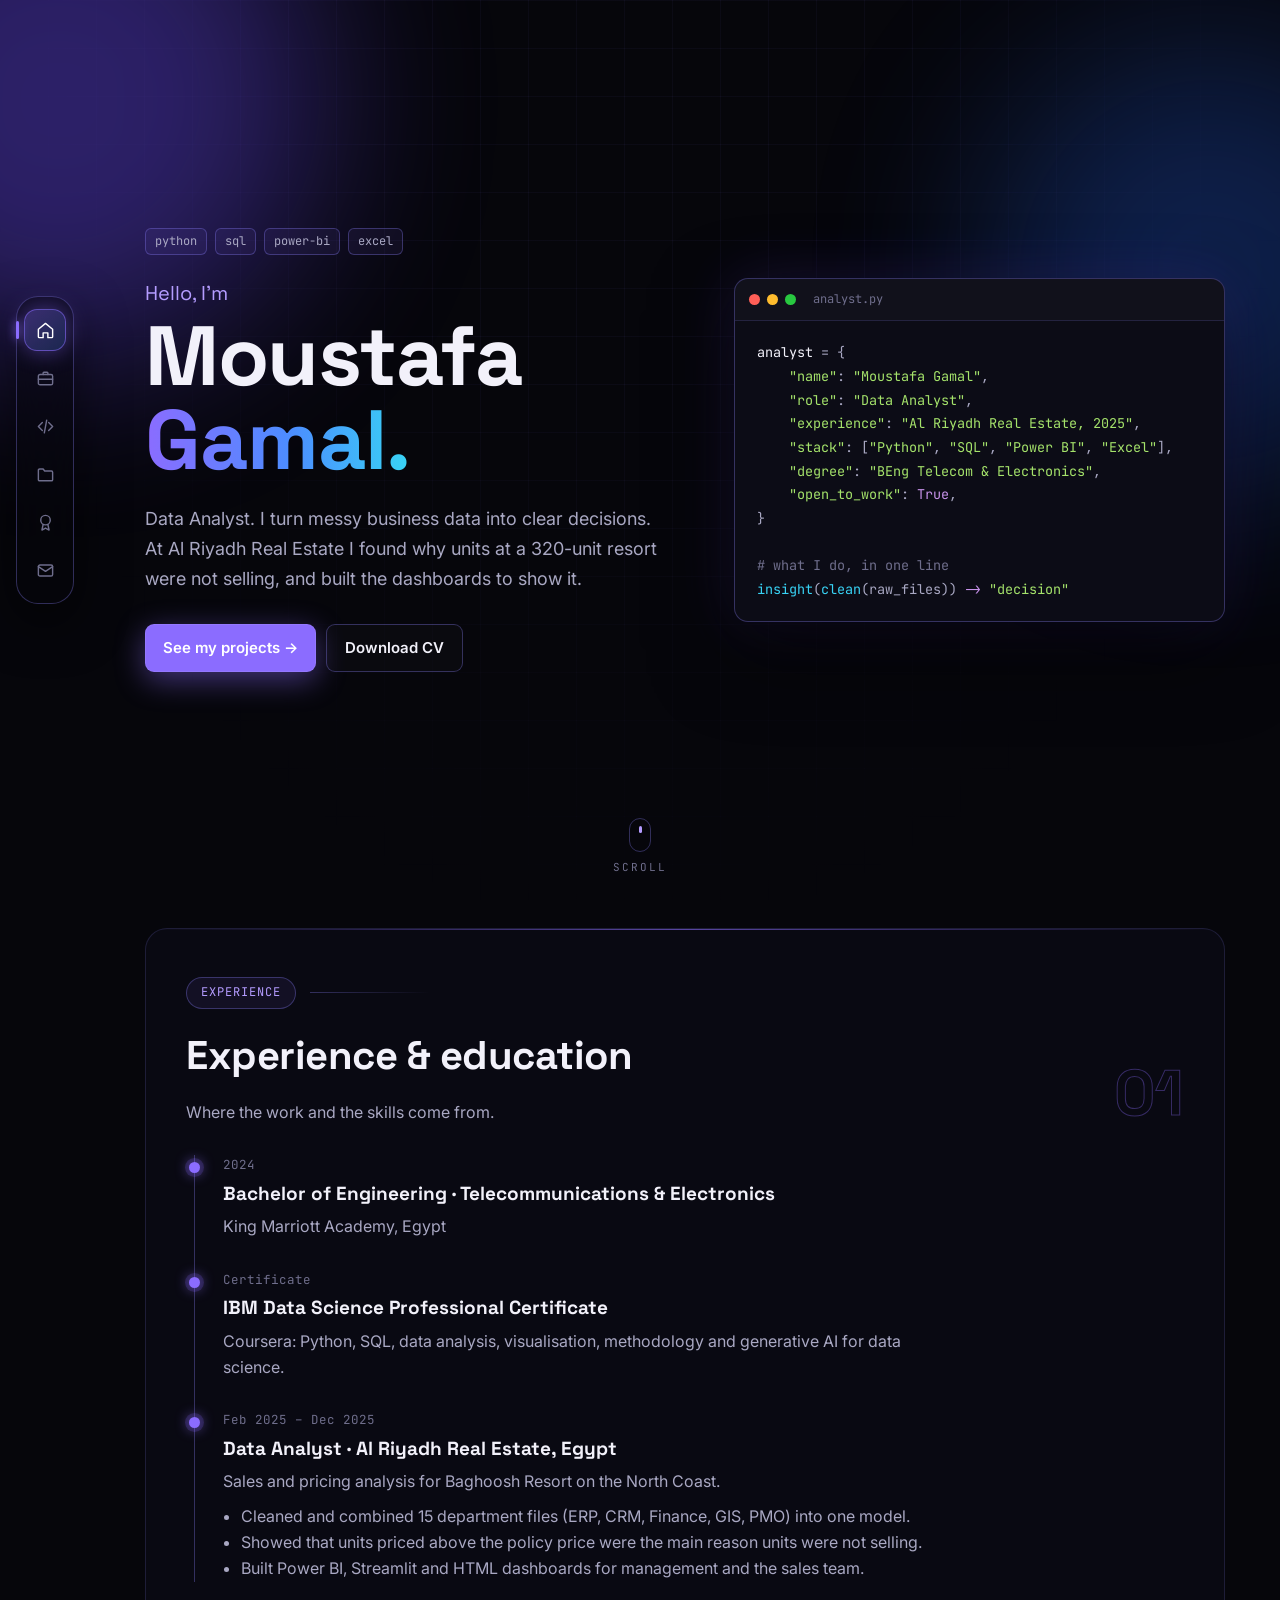
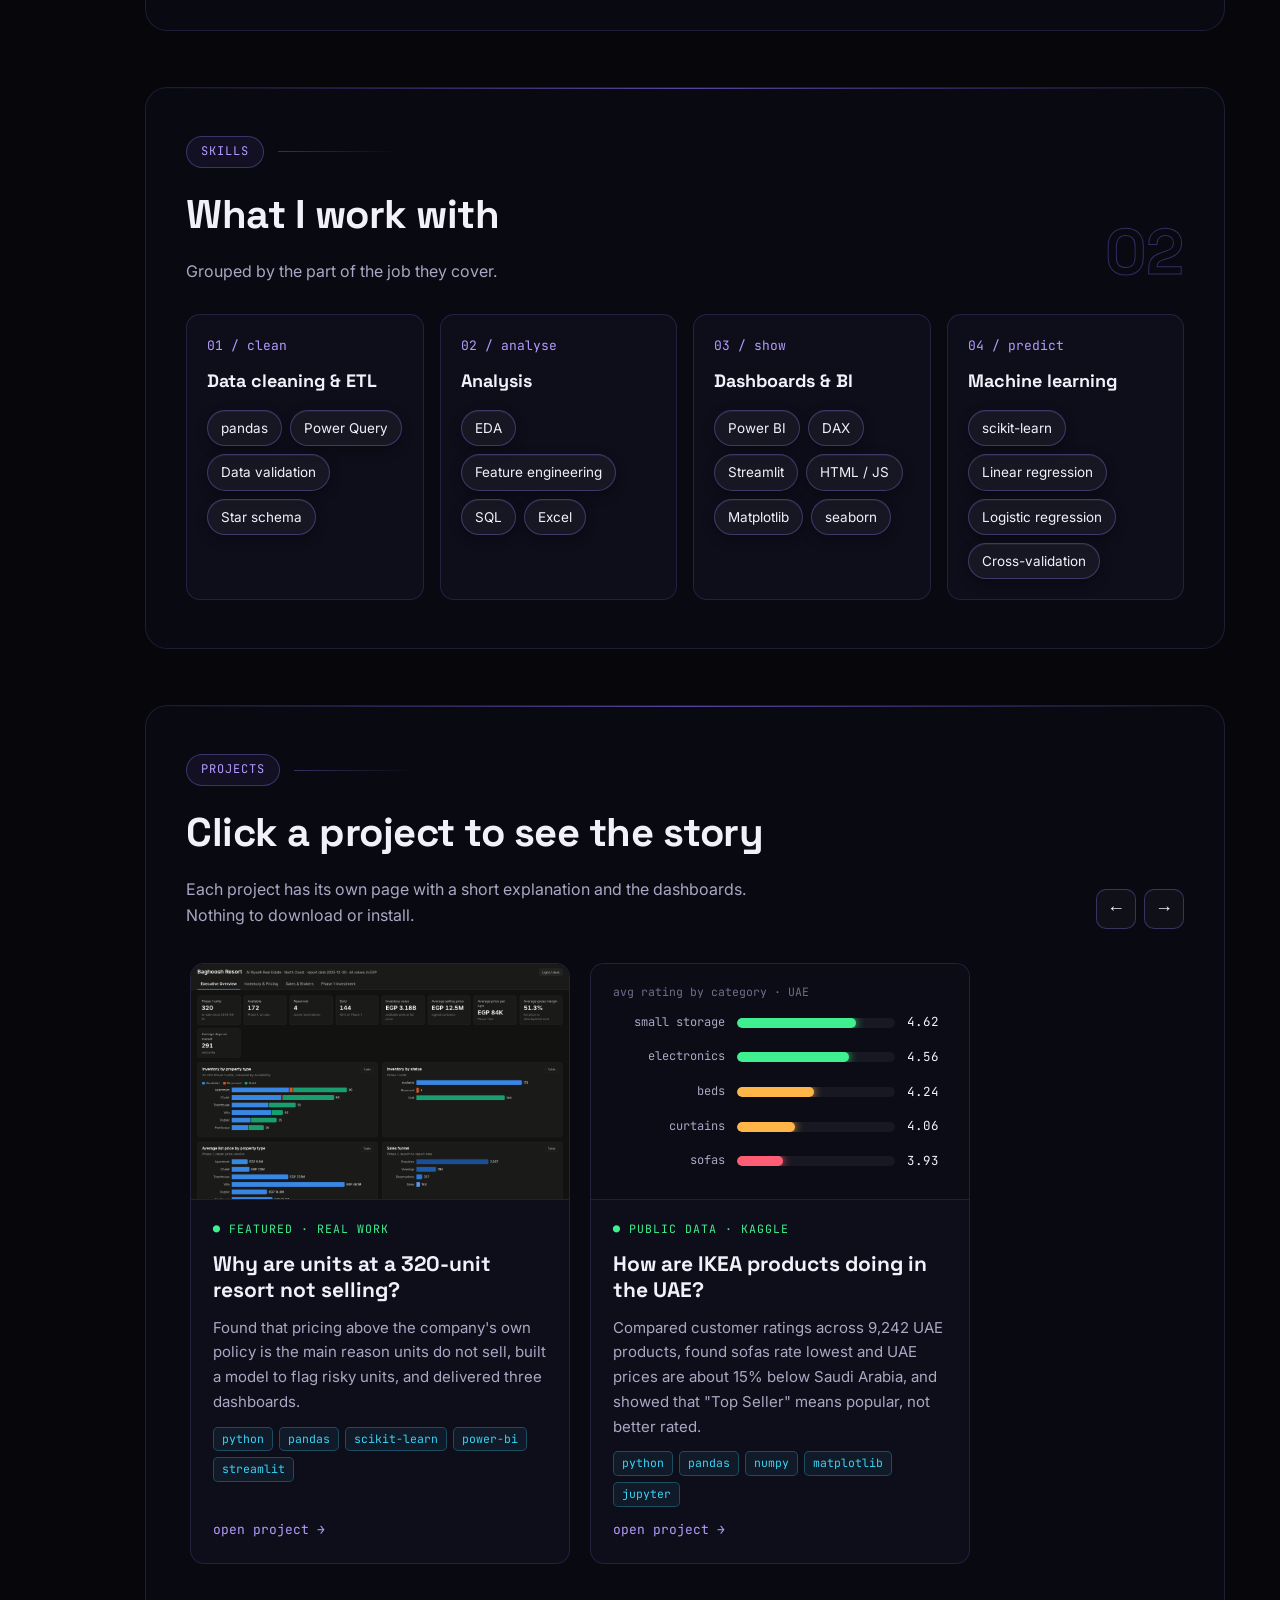
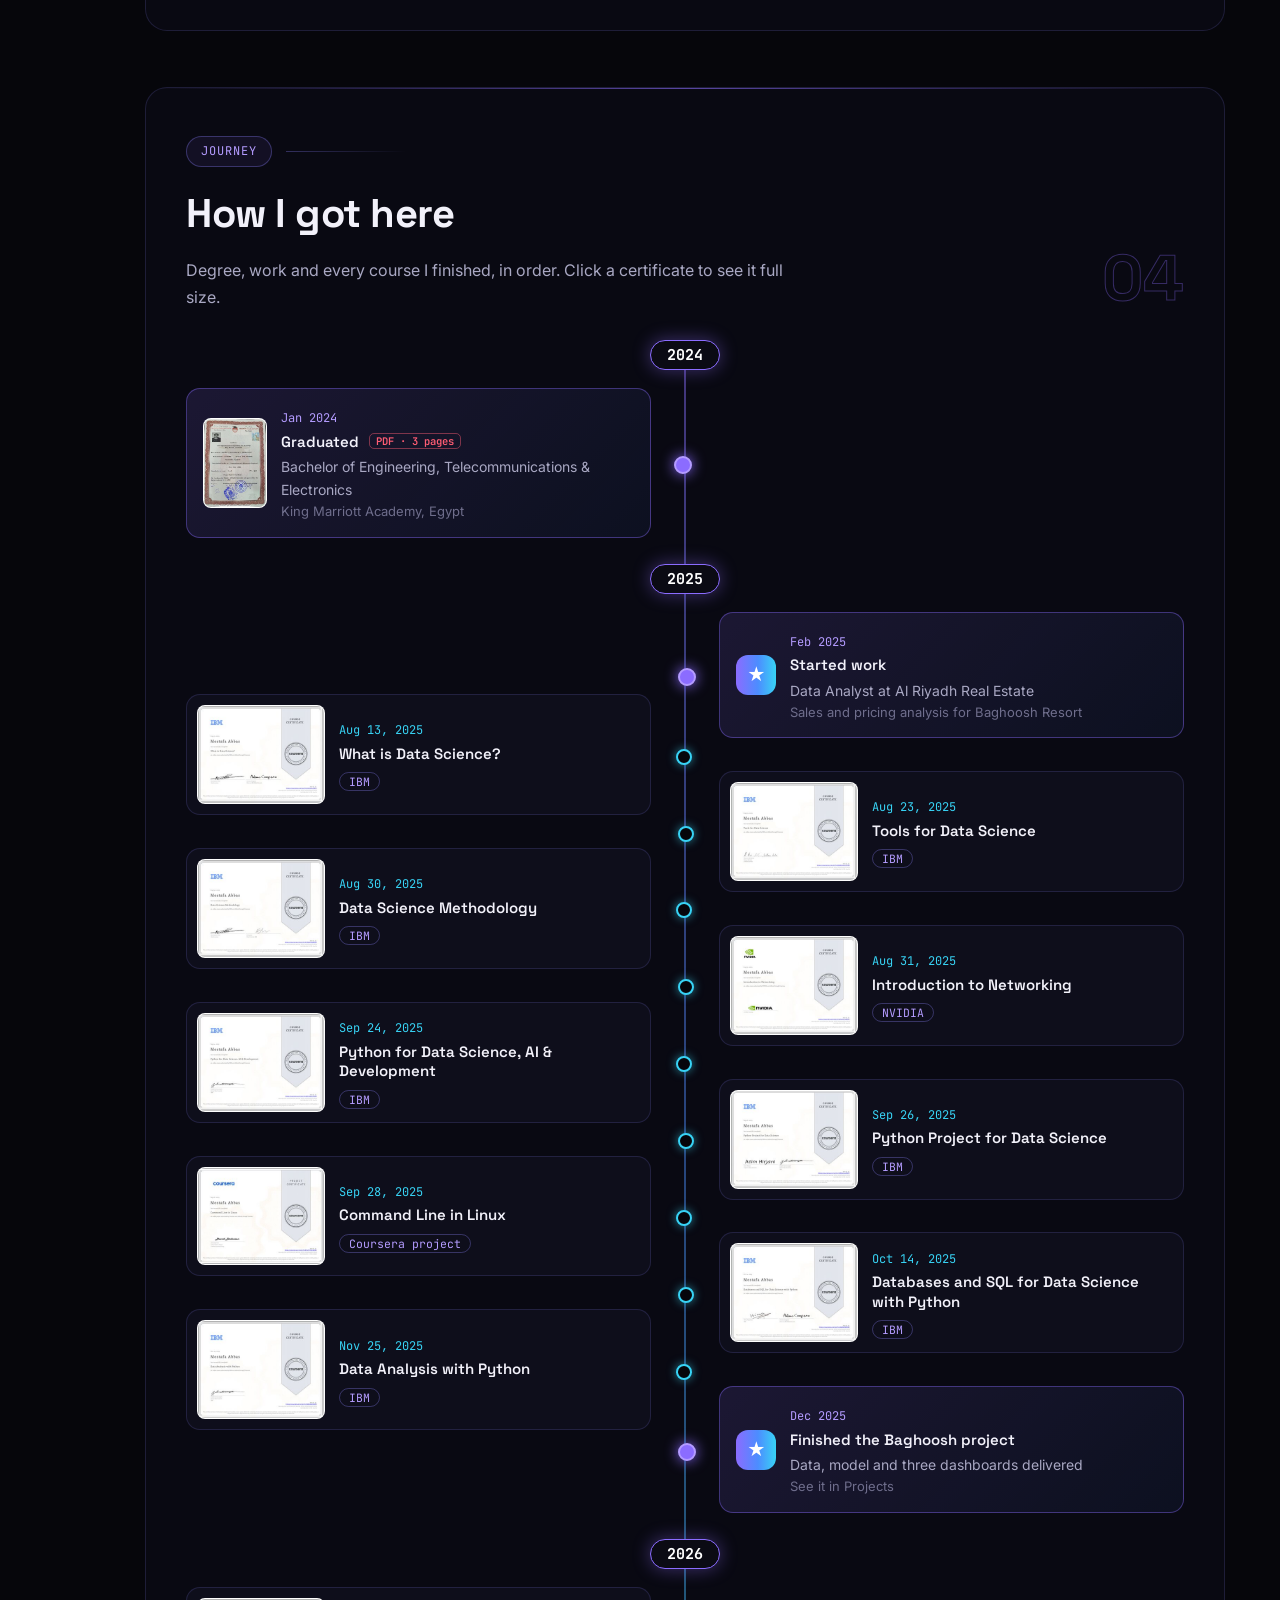
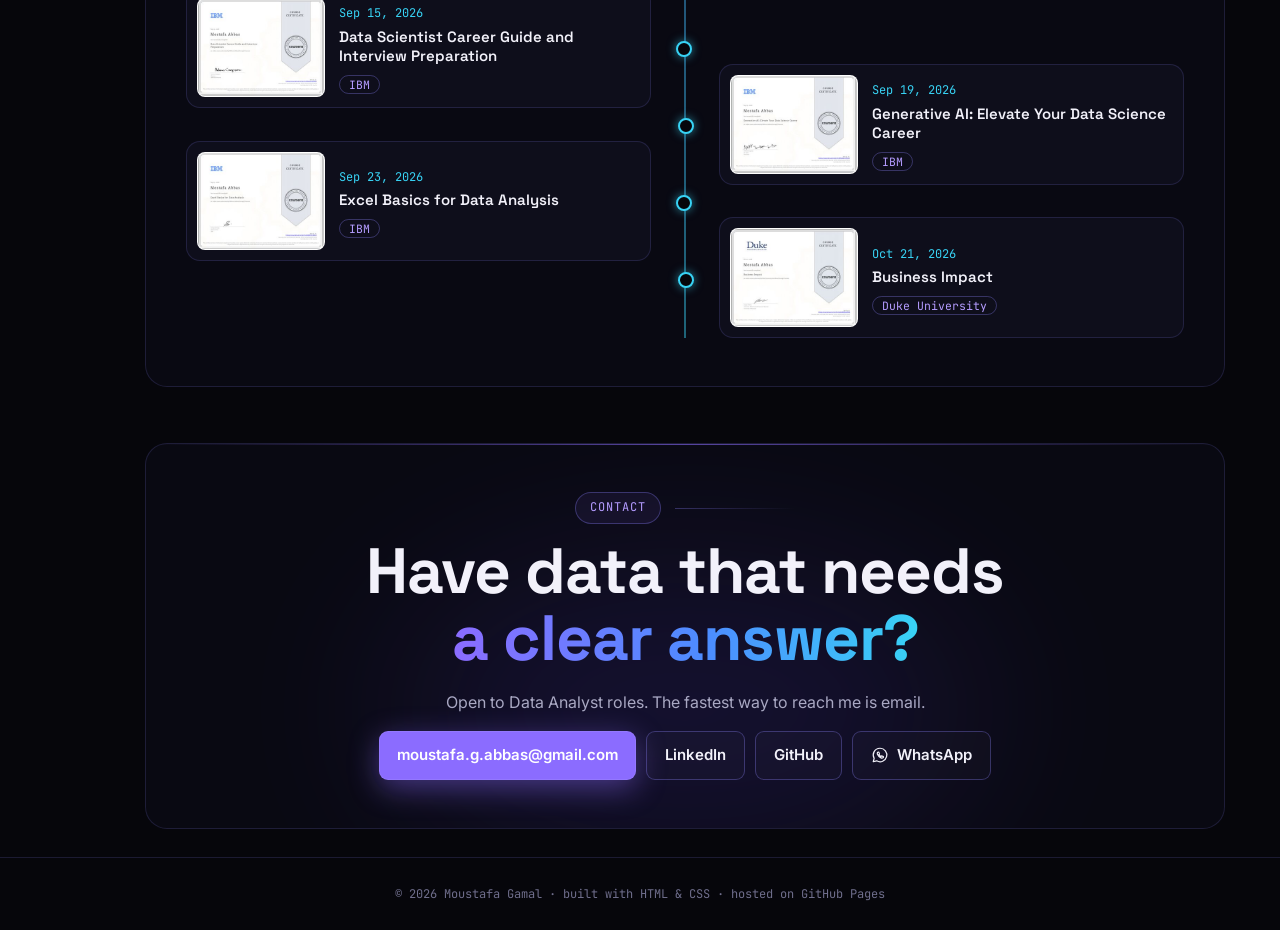
==== commit 0f2ca646: "Add IKEA UAE project page and card, remove gas market placeholder Co-Authored-By: Claude Opus 5.5 <n" ====
--- a/index.html
+++ b/index.html
@@ -136,19 +136,23 @@
           <span class="more">open project →</span>
         </div>
       </a>
-      <div class="card soon">
-        <div class="shot"><pre>$ python gas_news.py
-&gt; collecting sources...
-&gt; summarising...
-&gt; <span class="c-amber">in progress_</span></pre></div>
+      <a class="card" href="projects/ikea-uae/index.html">
+        <div class="shot mini" aria-hidden="true">
+          <div class="cap">avg rating by category · UAE</div>
+          <div class="nbar"><span class="l">small storage</span><div class="t"><div class="bg-green" style="width:75%"></div></div><span class="v">4.62</span></div>
+          <div class="nbar"><span class="l">electronics</span><div class="t"><div class="bg-green" style="width:71%"></div></div><span class="v">4.56</span></div>
+          <div class="nbar"><span class="l">beds</span><div class="t"><div class="bg-amber" style="width:49%"></div></div><span class="v">4.24</span></div>
+          <div class="nbar"><span class="l">curtains</span><div class="t"><div class="bg-amber" style="width:37%"></div></div><span class="v">4.06</span></div>
+          <div class="nbar"><span class="l">sofas</span><div class="t"><div class="bg-red" style="width:29%"></div></div><span class="v c-red">3.93</span></div>
+        </div>
         <div class="body">
-          <span class="badge">In progress</span>
-          <h3>European gas market news and price forecast</h3>
-          <p>An AI tool that collects European gas news and summarises it into a daily table, plus a time-series forecast of gas prices.</p>
-          <div class="tags"><span class="tag">python</span><span class="tag">web-scraping</span><span class="tag">llm</span><span class="tag">forecasting</span></div>
-          <span class="more" style="color:var(--muted)">coming soon</span>
+          <span class="badge">Public data · Kaggle</span>
+          <h3>How are IKEA products doing in the UAE?</h3>
+          <p>Compared customer ratings across 9,242 UAE products, found sofas rate lowest and UAE prices are about 15% below Saudi Arabia, and showed that "Top Seller" means popular, not better rated.</p>
+          <div class="tags"><span class="tag">python</span><span class="tag">pandas</span><span class="tag">numpy</span><span class="tag">matplotlib</span><span class="tag">jupyter</span></div>
+          <span class="more">open project →</span>
         </div>
-      </div>
+      </a>
     </div>
   </div></div>
 </section>
--- a/assets/style.css
+++ b/assets/style.css
@@ -405,3 +405,11 @@
 .lightbox figcaption .verify:hover { background: rgba(56,211,245,.1); border-color: var(--cyan); }
 .btn.wa svg { width: 18px; height: 18px; fill: none; stroke: currentColor; stroke-width: 1.6; stroke-linejoin: round; }
 .btn.wa:hover { border-color: #25d366; color: #fff; }
+
+/* card preview drawn with bars instead of a screenshot */
+.card .shot.mini { display: flex; flex-direction: column; justify-content: center; padding: 18px 22px; }
+.card .shot.mini .cap { font: 11.5px var(--mono); color: var(--muted); margin-bottom: 6px; }
+.card .shot.mini .nbar { margin: 7px 0; grid-template-columns: 112px 1fr 40px; }
+/* light notebook charts on the dark site */
+figure img.paper { display: block; width: 100%; box-sizing: border-box; background: #fff; padding: 12px; }
+.gallery.two { grid-template-columns: repeat(auto-fit, minmax(300px, 1fr)); }
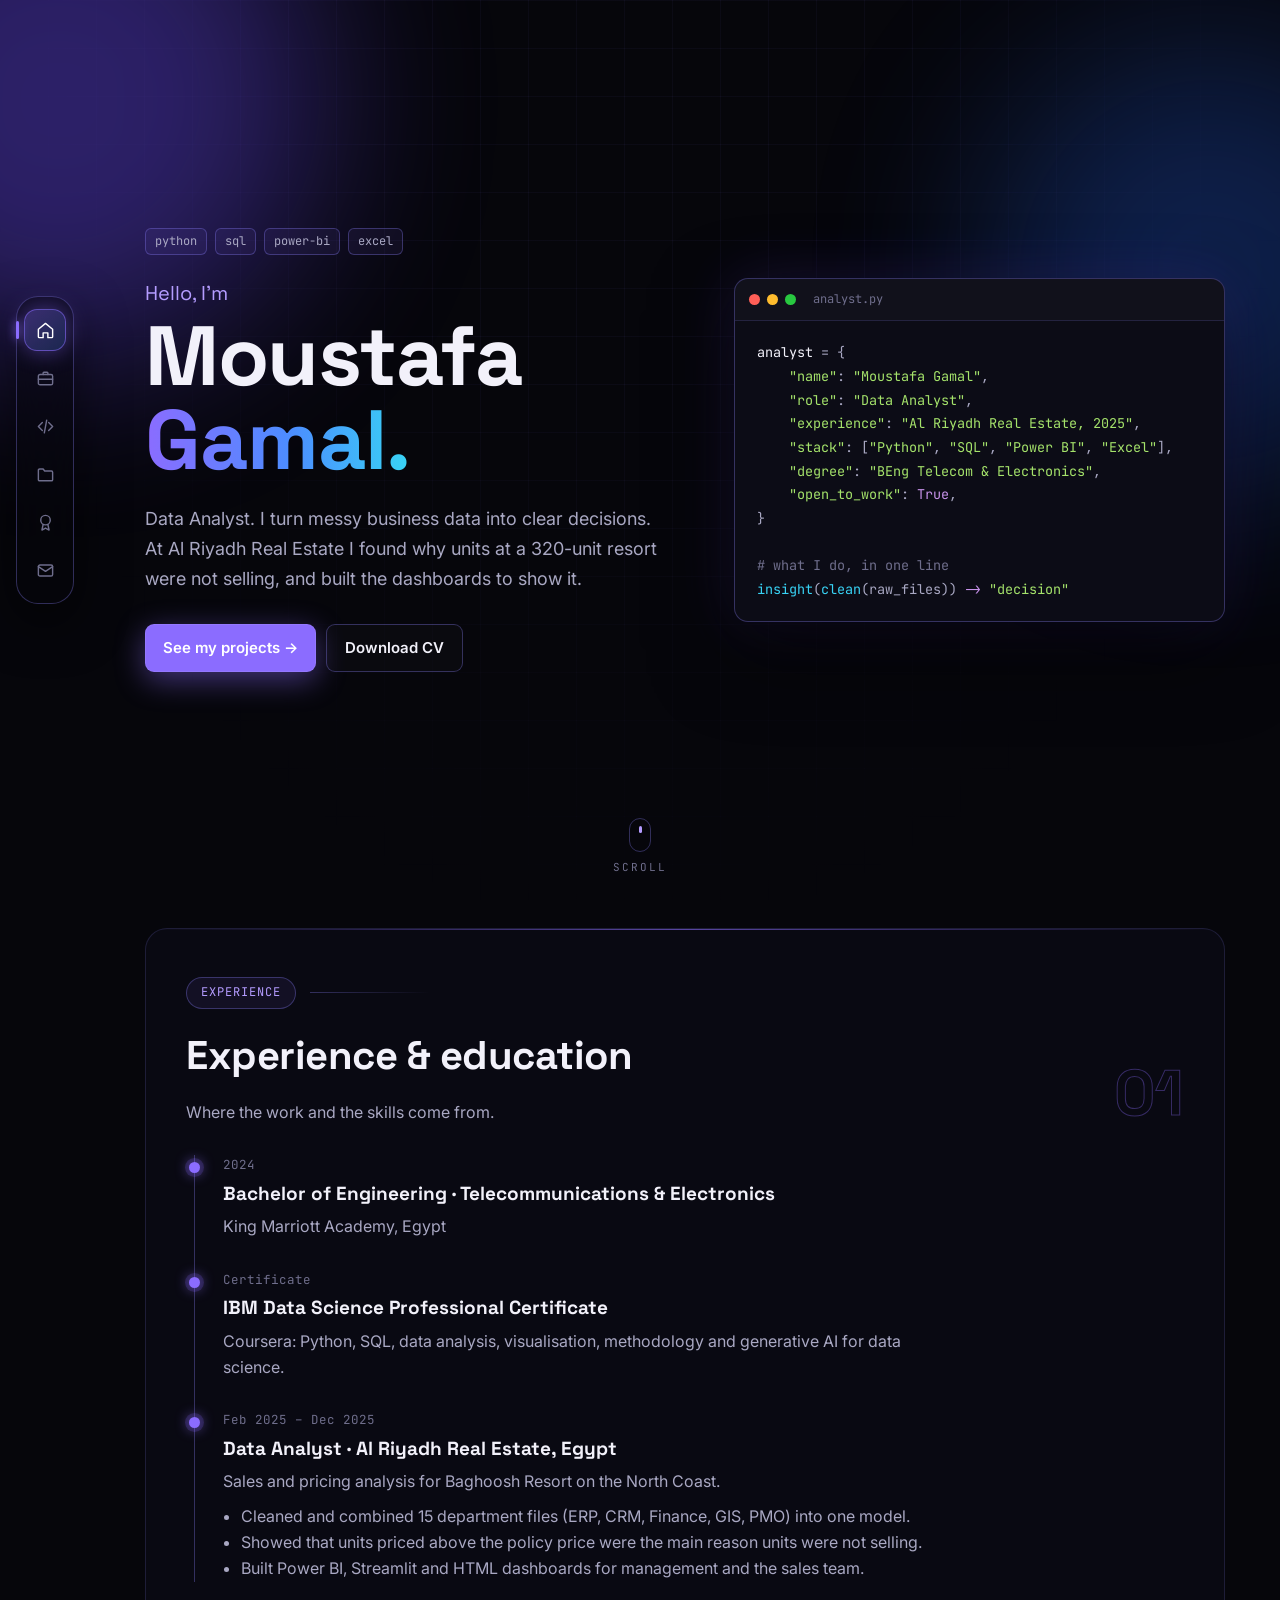
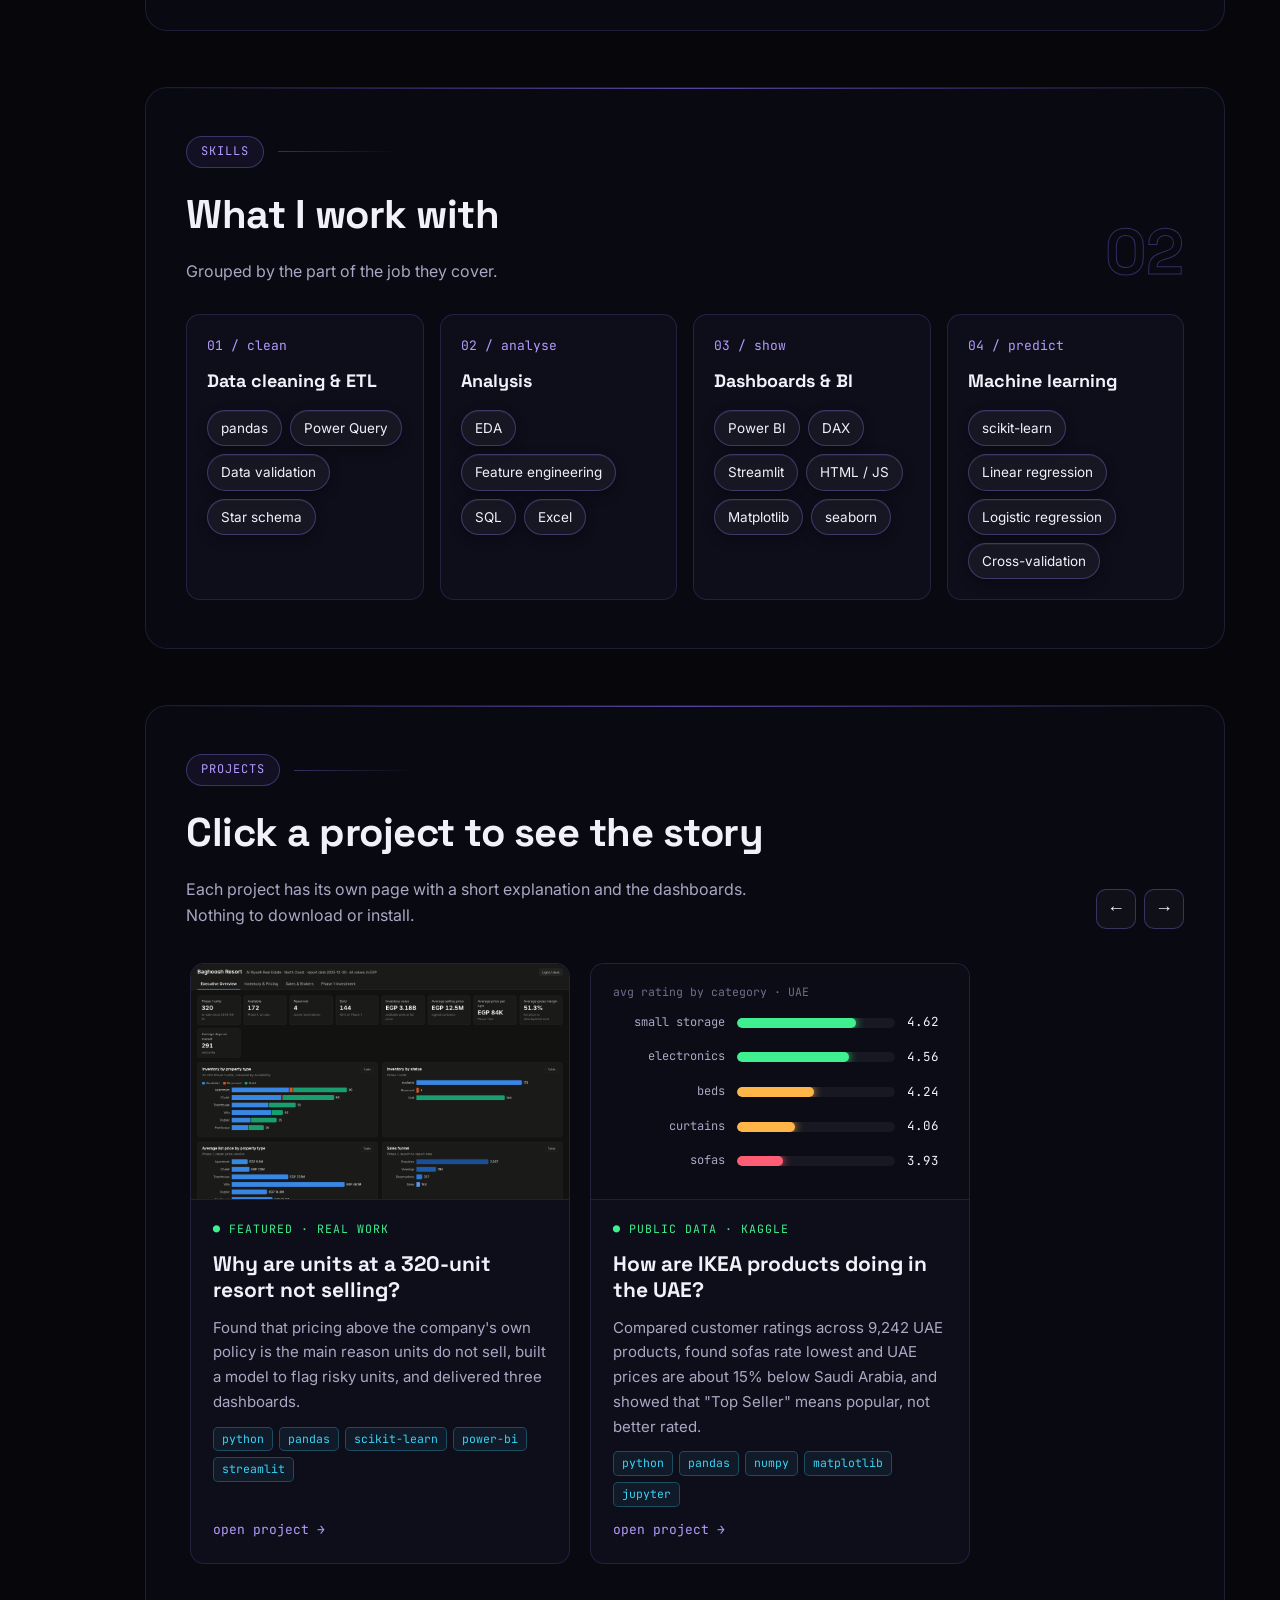
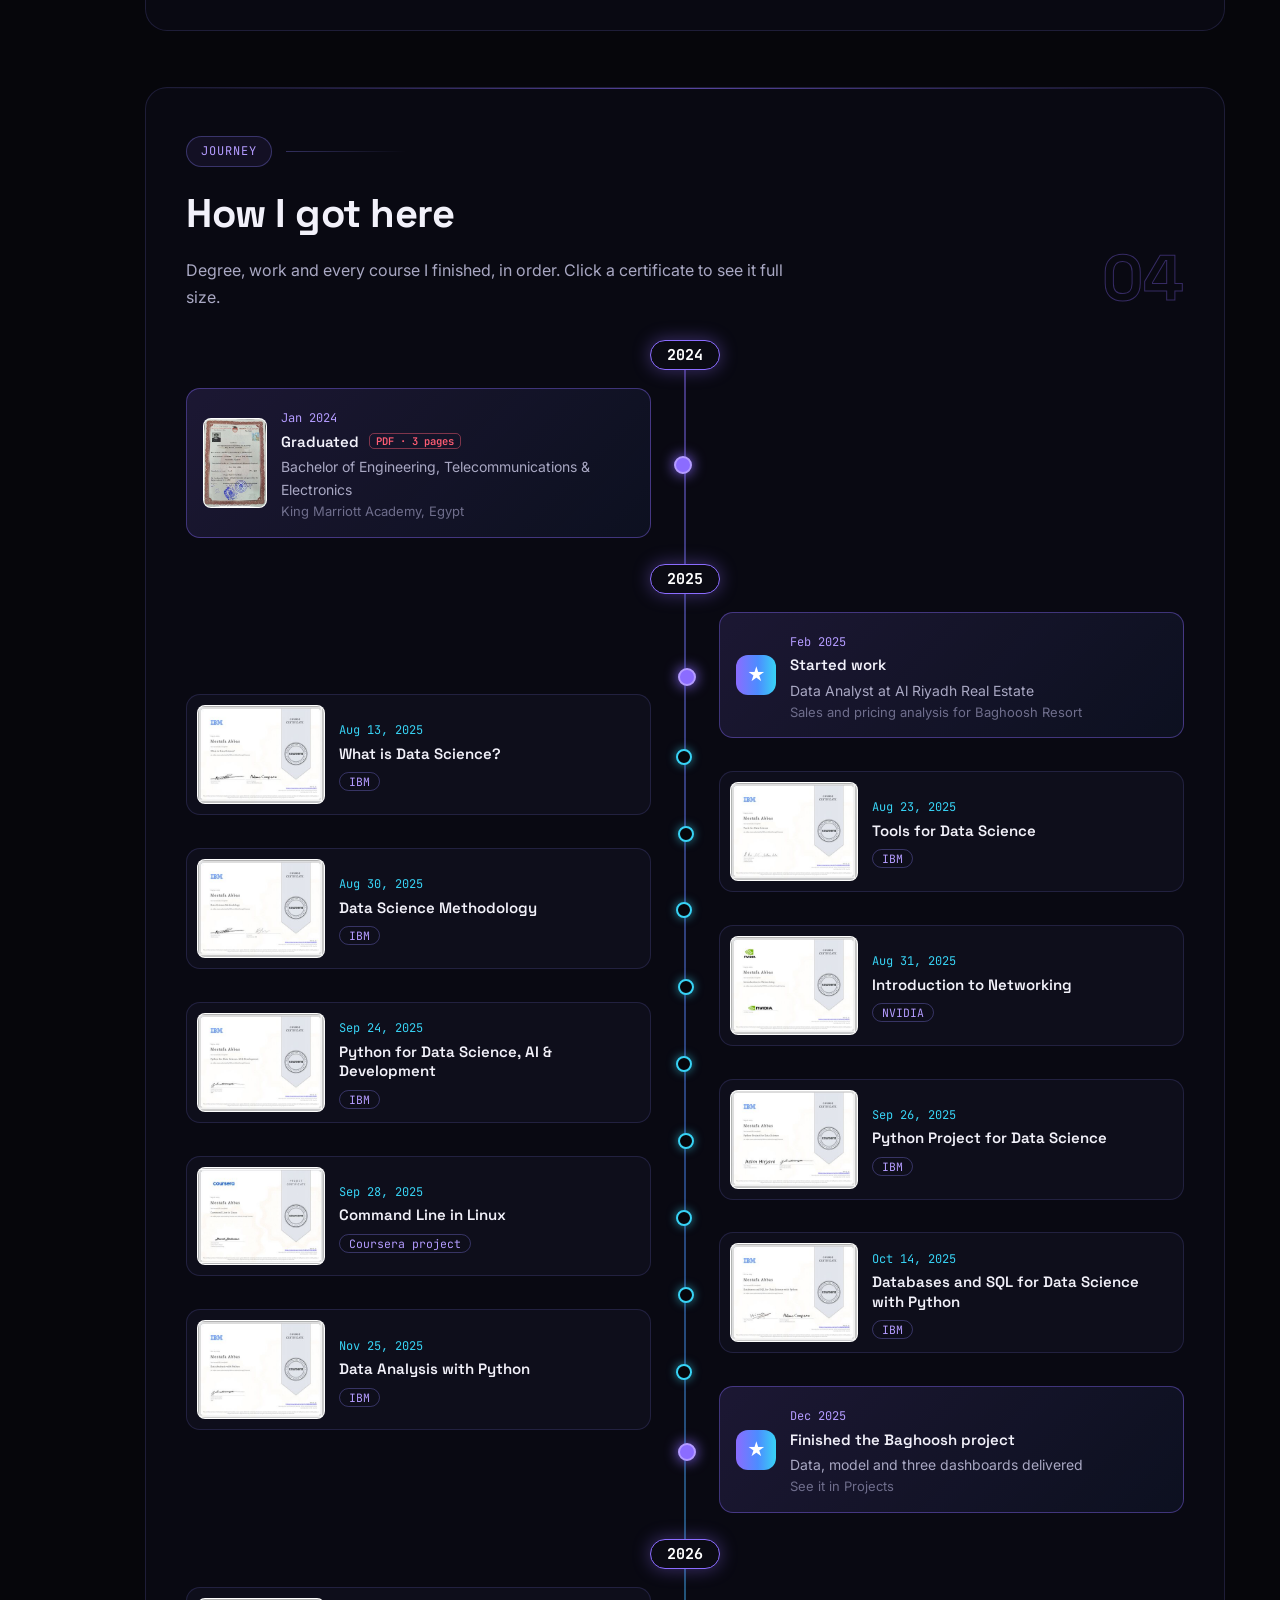
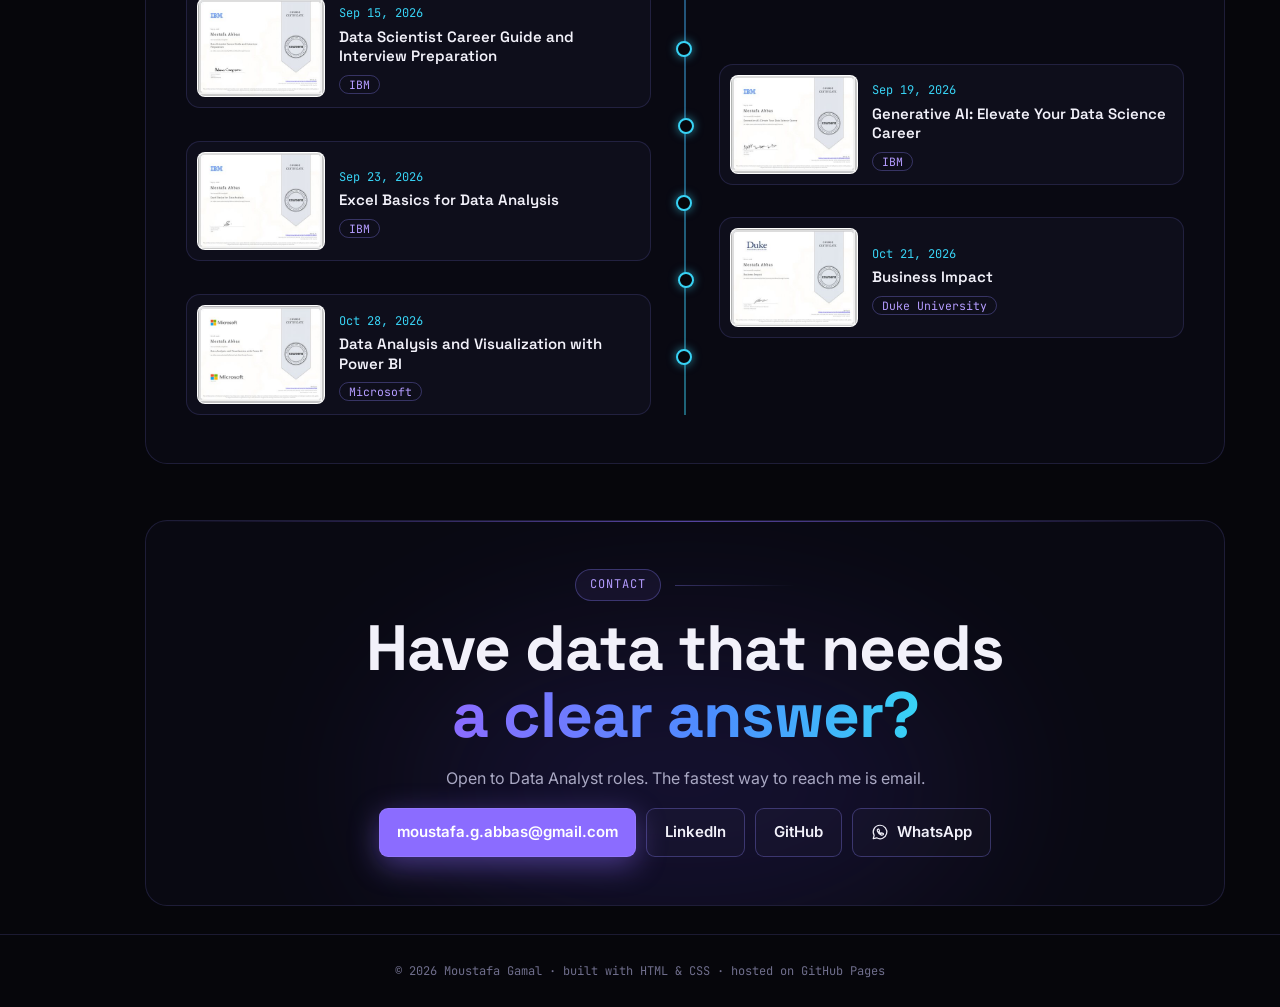
==== commit c945c241: "Add Microsoft Power BI certificate to the Journey timeline Co-Authored-By: Claude Opus 5.5 <noreply@" ====
--- a/index.html
+++ b/index.html
@@ -187,6 +187,7 @@
       <li class="jnode r"><button type="button" class="jcard cert" data-full="assets/certs/generative-ai-elevate-your-data-science-career.jpg" data-verify="https://coursera.org/verify/8I5AS31QPACN" data-verify-label="Verify on Coursera" data-caption="Generative AI: Elevate Your Data Science Career · IBM · Sep 19, 2026"><img src="assets/certs/generative-ai-elevate-your-data-science-career-thumb.jpg" alt="Generative AI: Elevate Your Data Science Career certificate" loading="lazy" width="360" height="278"><div><span class="jdate">Sep 19, 2026</span><h3>Generative AI: Elevate Your Data Science Career</h3><span class="jorg">IBM</span></div></button></li>
       <li class="jnode"><button type="button" class="jcard cert" data-full="assets/certs/excel-basics-for-data-analysis.jpg" data-verify="https://coursera.org/verify/SID8PW19EGTJ" data-verify-label="Verify on Coursera" data-caption="Excel Basics for Data Analysis · IBM · Sep 23, 2026"><img src="assets/certs/excel-basics-for-data-analysis-thumb.jpg" alt="Excel Basics for Data Analysis certificate" loading="lazy" width="360" height="278"><div><span class="jdate">Sep 23, 2026</span><h3>Excel Basics for Data Analysis</h3><span class="jorg">IBM</span></div></button></li>
       <li class="jnode r"><button type="button" class="jcard cert" data-full="assets/certs/business-impact.jpg" data-verify="https://coursera.org/verify/O2CD8MRACXSO" data-verify-label="Verify on Coursera" data-caption="Business Impact · Duke University · Oct 21, 2026"><img src="assets/certs/business-impact-thumb.jpg" alt="Business Impact certificate" loading="lazy" width="360" height="278"><div><span class="jdate">Oct 21, 2026</span><h3>Business Impact</h3><span class="jorg">Duke University</span></div></button></li>
+      <li class="jnode"><button type="button" class="jcard cert" data-full="assets/certs/data-analysis-and-visualization-with-power-bi.jpg" data-verify="https://coursera.org/verify/DUY8E20947M5" data-verify-label="Verify on Coursera" data-caption="Data Analysis and Visualization with Power BI · Microsoft · Oct 28, 2026"><img src="assets/certs/data-analysis-and-visualization-with-power-bi-thumb.jpg" alt="Data Analysis and Visualization with Power BI certificate" loading="lazy" width="360" height="278"><div><span class="jdate">Oct 28, 2026</span><h3>Data Analysis and Visualization with Power BI</h3><span class="jorg">Microsoft</span></div></button></li>
     </ol>
   </div></div>
 </section>
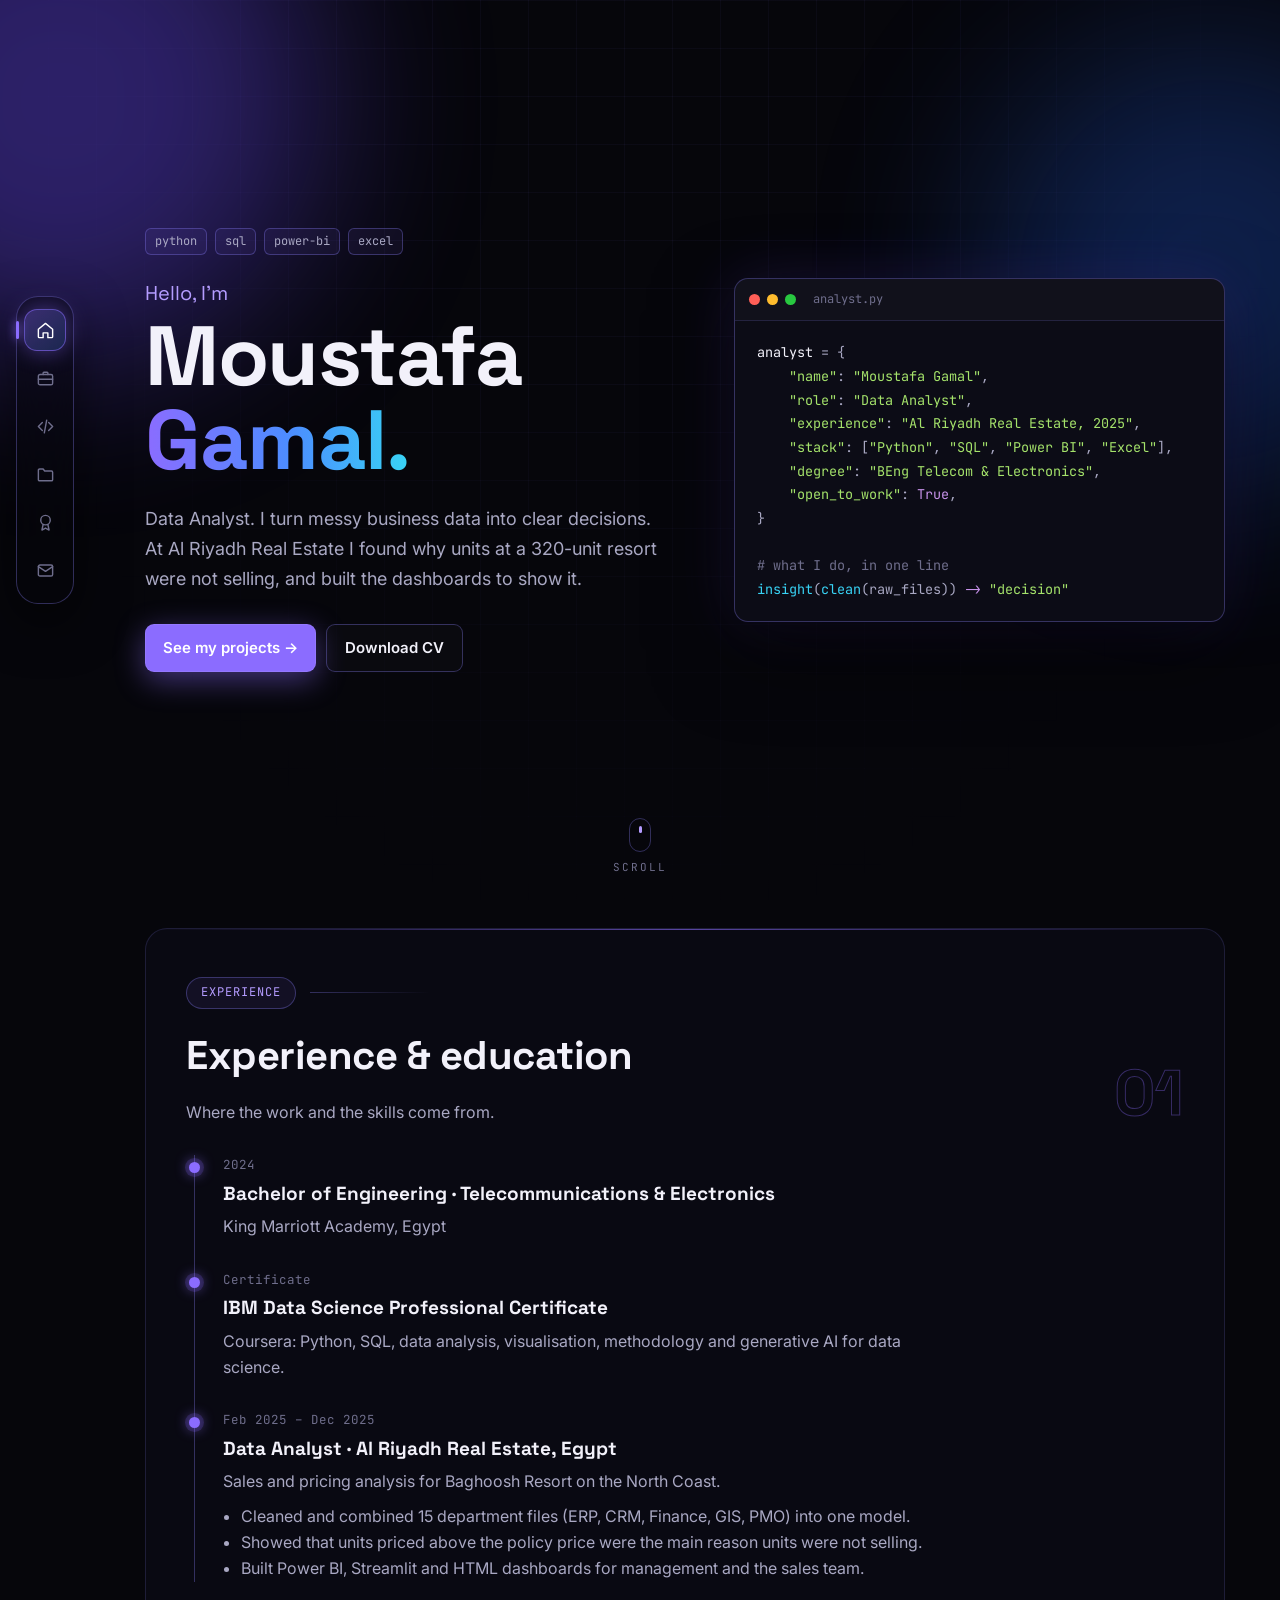
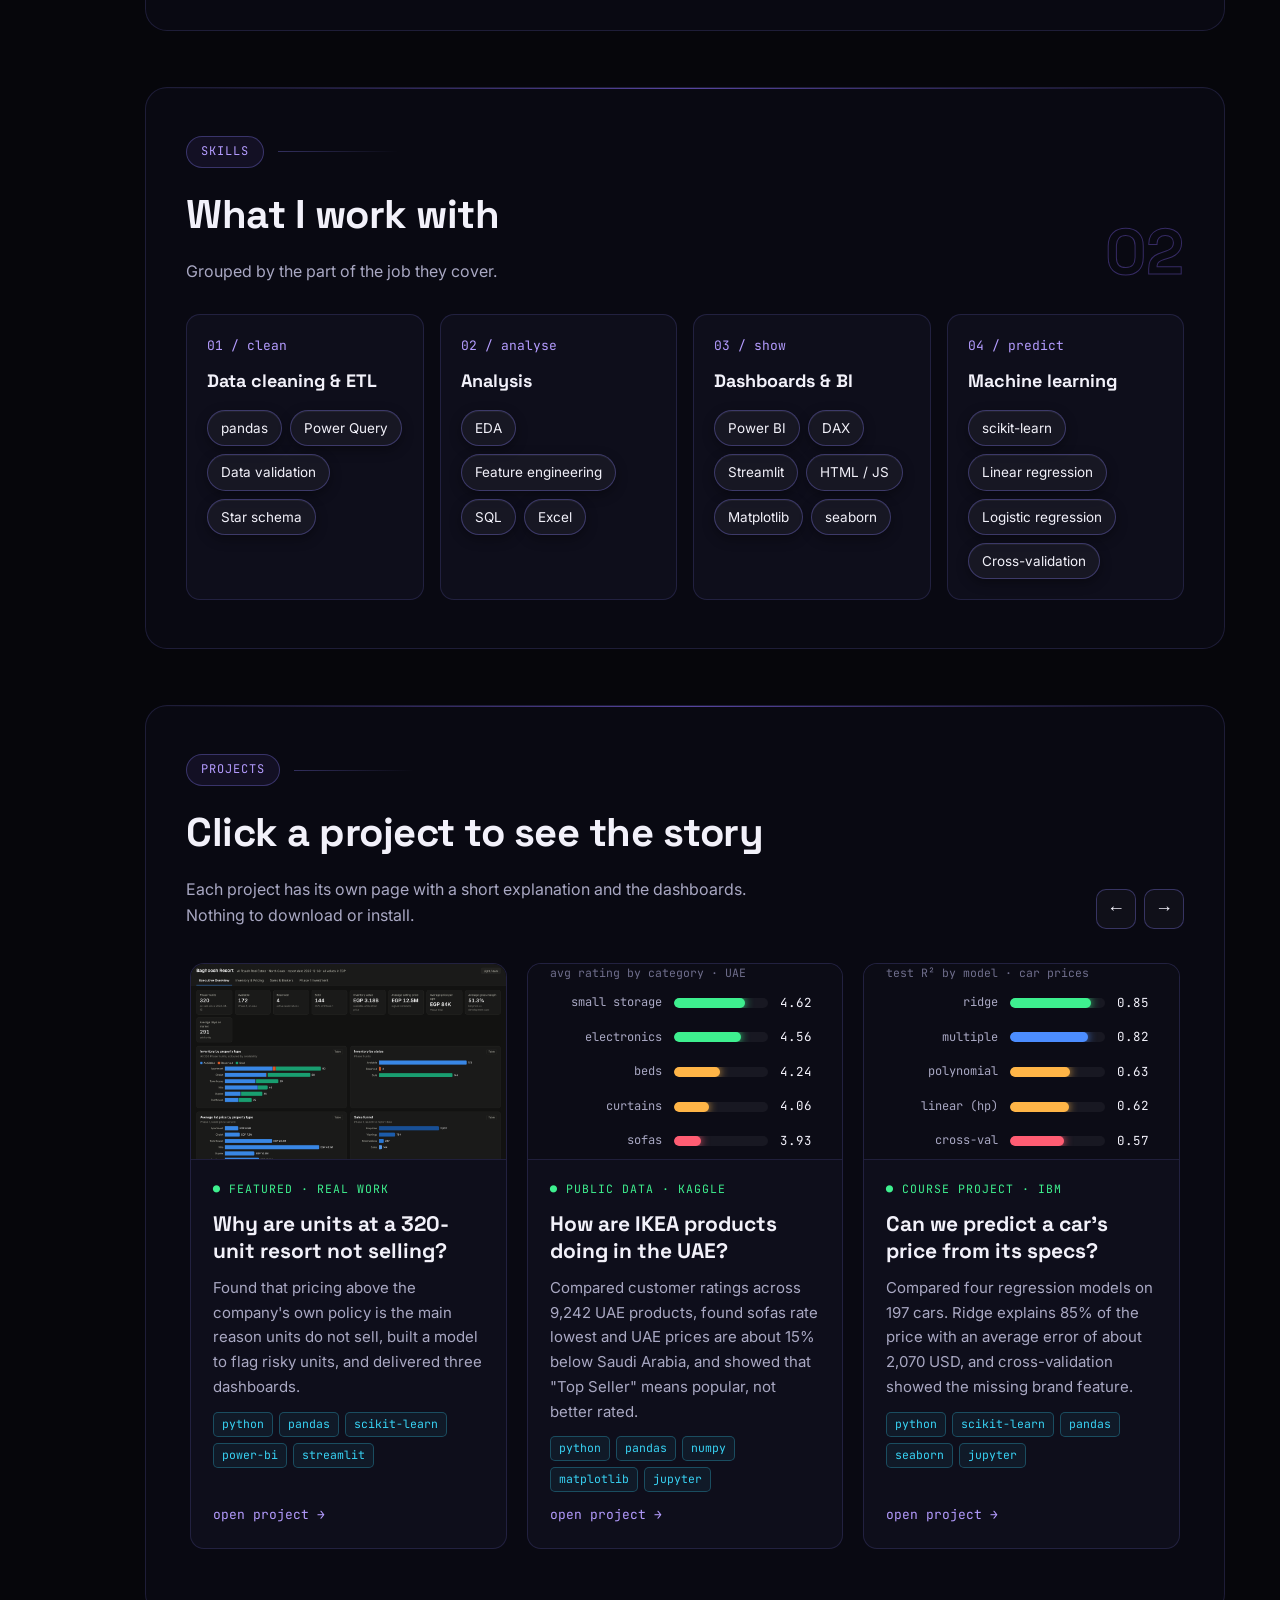
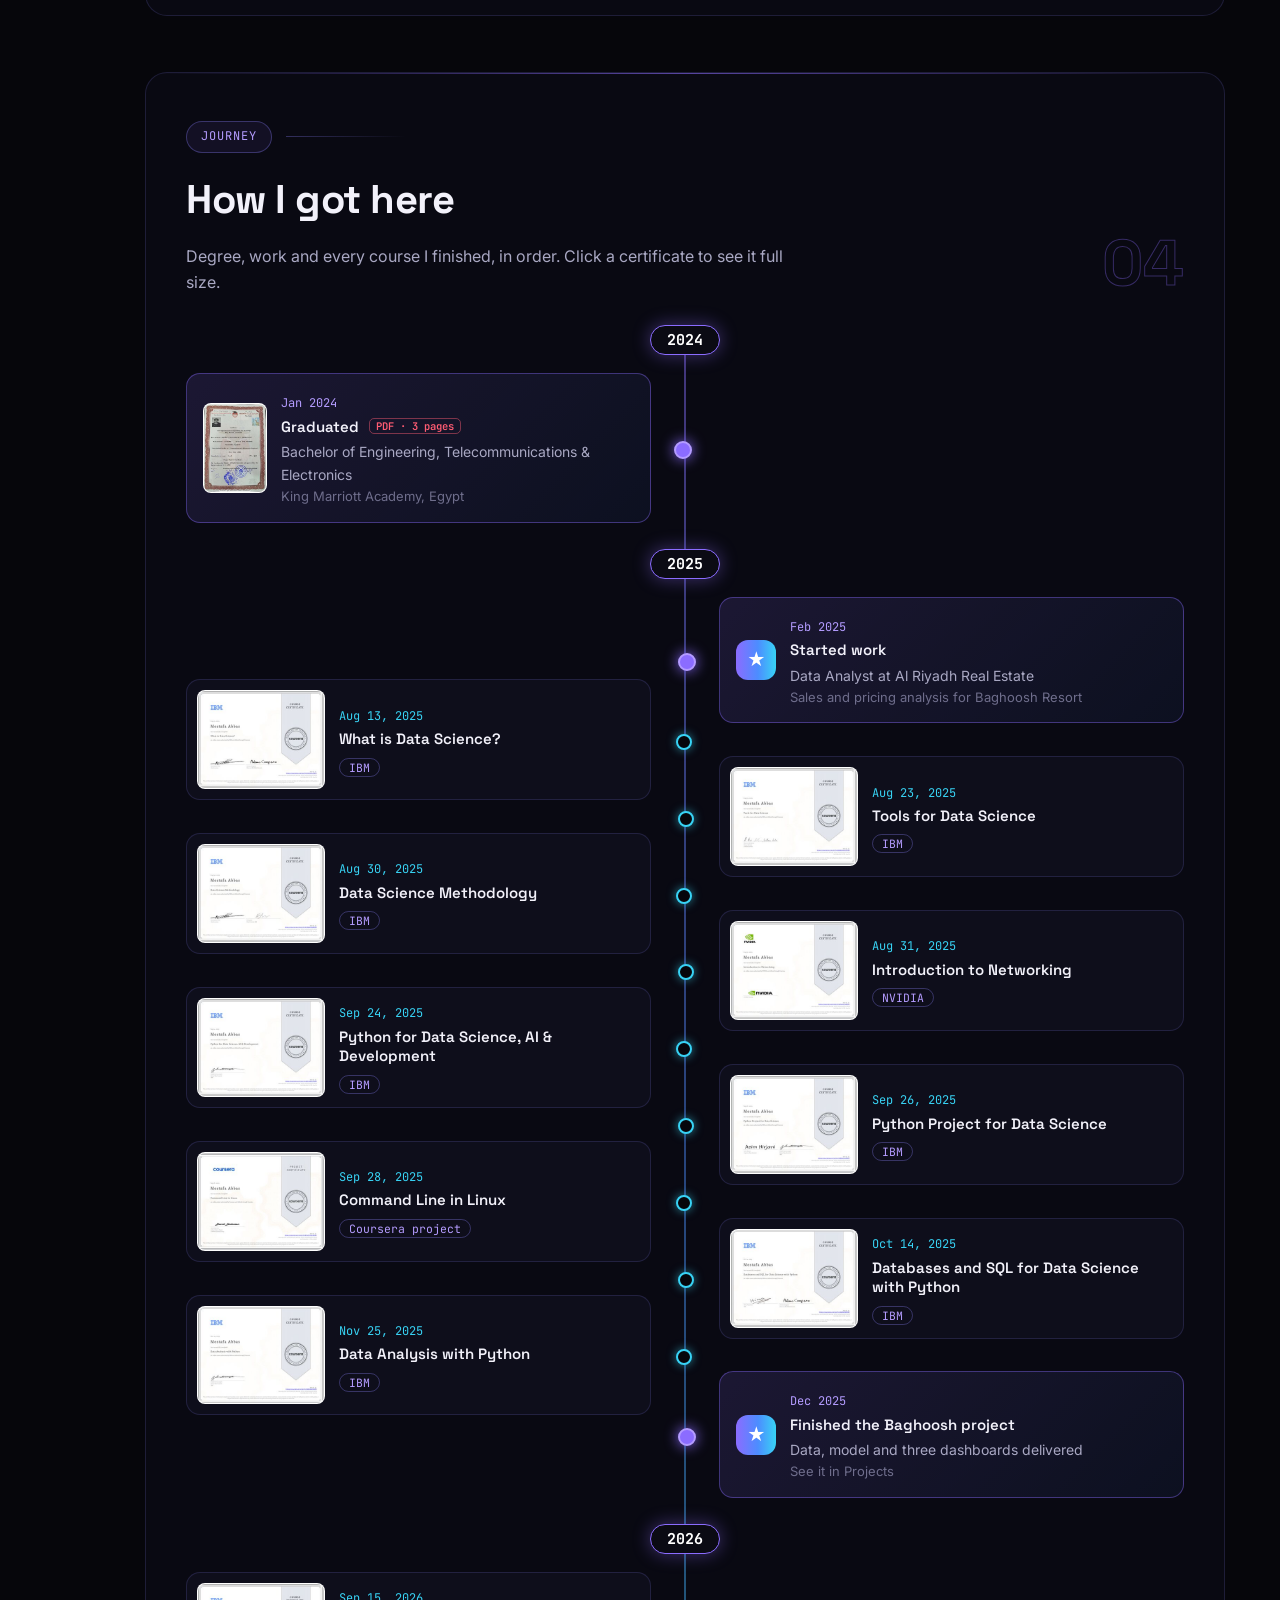
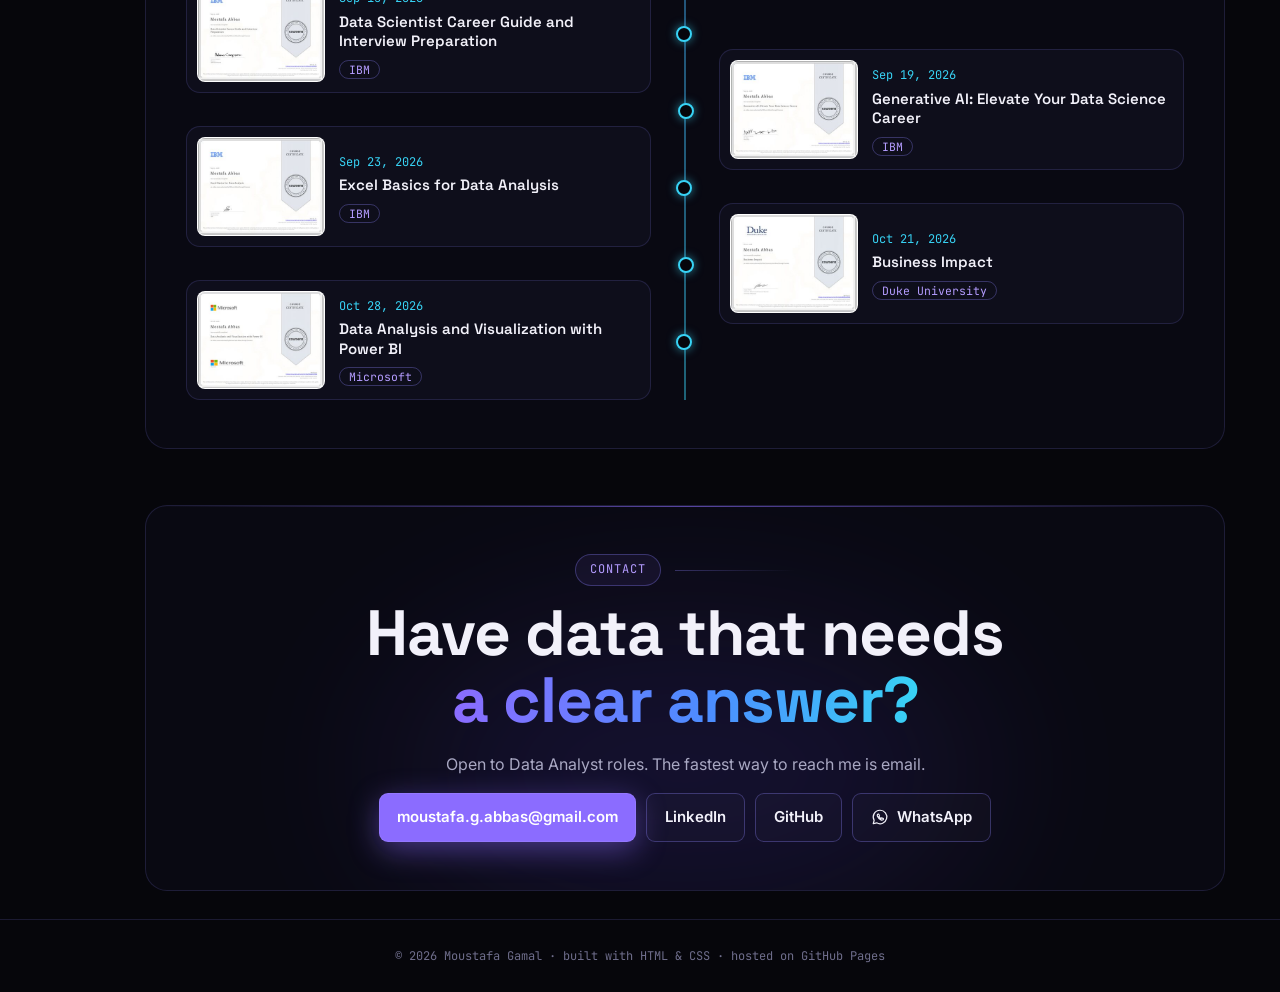
==== commit e7e6c5c1: "Add car price prediction project page" ====
--- a/index.html
+++ b/index.html
@@ -150,6 +150,23 @@
           <h3>How are IKEA products doing in the UAE?</h3>
           <p>Compared customer ratings across 9,242 UAE products, found sofas rate lowest and UAE prices are about 15% below Saudi Arabia, and showed that "Top Seller" means popular, not better rated.</p>
           <div class="tags"><span class="tag">python</span><span class="tag">pandas</span><span class="tag">numpy</span><span class="tag">matplotlib</span><span class="tag">jupyter</span></div>
+          <span class="more">open project →</span>
+        </div>
+      </a>
+      <a class="card" href="projects/car-price/index.html">
+        <div class="shot mini" aria-hidden="true">
+          <div class="cap">test R² by model · car prices</div>
+          <div class="nbar"><span class="l">ridge</span><div class="t"><div class="bg-green" style="width:85%"></div></div><span class="v c-green">0.85</span></div>
+          <div class="nbar"><span class="l">multiple</span><div class="t"><div class="bg-blue" style="width:82%"></div></div><span class="v">0.82</span></div>
+          <div class="nbar"><span class="l">polynomial</span><div class="t"><div class="bg-amber" style="width:63%"></div></div><span class="v">0.63</span></div>
+          <div class="nbar"><span class="l">linear (hp)</span><div class="t"><div class="bg-amber" style="width:62%"></div></div><span class="v">0.62</span></div>
+          <div class="nbar"><span class="l">cross-val</span><div class="t"><div class="bg-red" style="width:57%"></div></div><span class="v c-red">0.57</span></div>
+        </div>
+        <div class="body">
+          <span class="badge">Course project · IBM</span>
+          <h3>Can we predict a car's price from its specs?</h3>
+          <p>Compared four regression models on 197 cars. Ridge explains 85% of the price with an average error of about 2,070 USD, and cross-validation showed the missing brand feature.</p>
+          <div class="tags"><span class="tag">python</span><span class="tag">scikit-learn</span><span class="tag">pandas</span><span class="tag">seaborn</span><span class="tag">jupyter</span></div>
           <span class="more">open project →</span>
         </div>
       </a>
